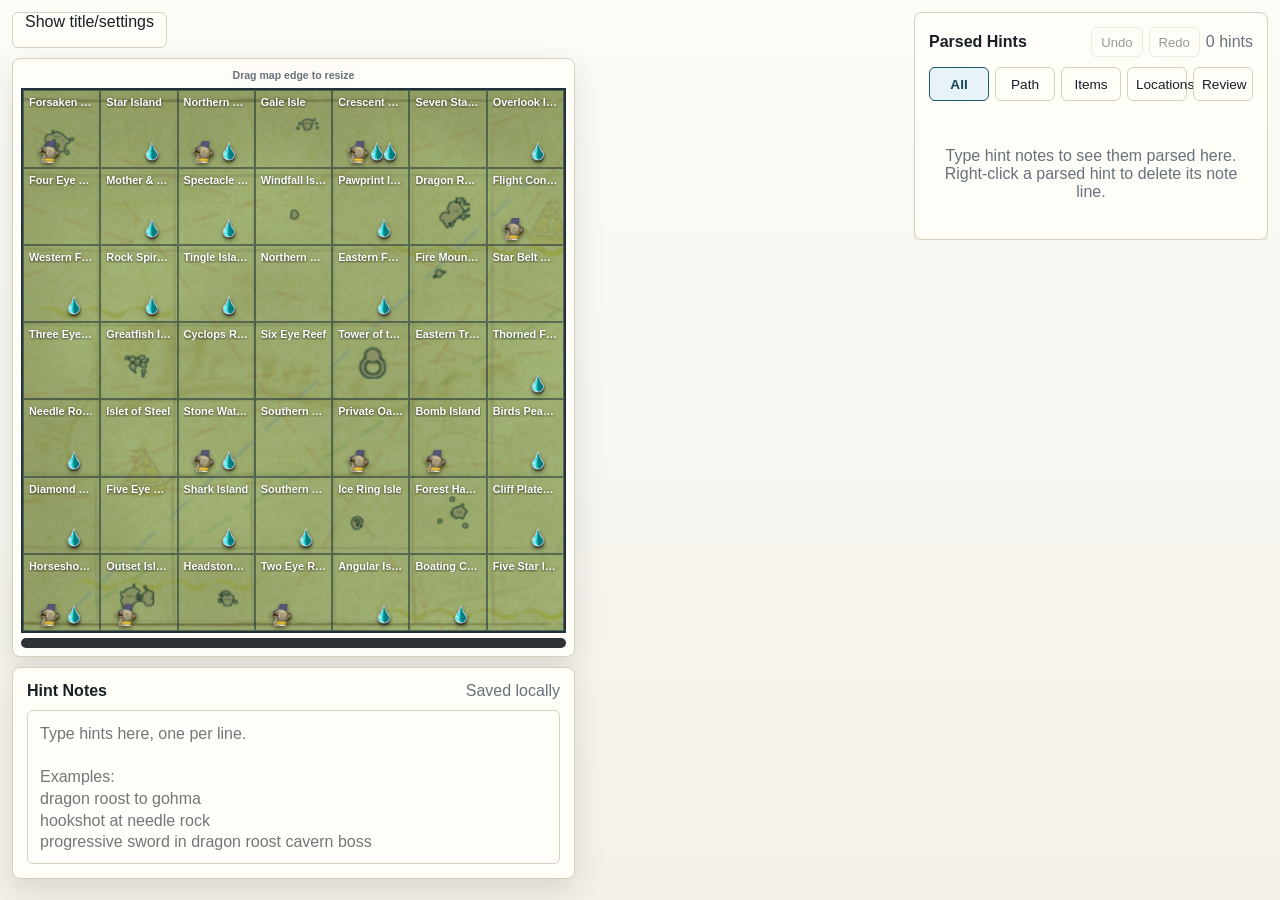
==== index.html @ 753bffce "Rearrange files" ====
<!doctype html>
<html lang="en">
  <head>
    <meta charset="utf-8">
    <meta name="viewport" content="width=device-width, initial-scale=1">
    <title>WWR Hint Tracker</title>
    <link rel="stylesheet" href="styles.css">
  </head>
  <body>
    <main class="app-shell">
      <section class="tracker-panel" aria-label="Map and hint notes">
        <header class="top-bar">
          <div>
            <h1>WWR Hint Tracker</h1>
            <p id="versionLabel">v0.1.0-dev</p>
          </div>
          <div class="top-actions">
            <span id="dataStatus">Loading data...</span>
            <button id="hideChromeButton" class="tool-button" type="button">Hide title/settings</button>
            <button id="resetRunButton" class="danger-button" type="button">Clear Run</button>
          </div>
        </header>

        <section class="settings-section" aria-label="Tracker settings">
          <label class="setting-control page-background-setting">
            <span>Page background</span>
            <input id="pageBackgroundInput" type="color" value="#f4f1e8">
          </label>
          <label class="setting-control stream-key-setting">
            <span>Stream key color</span>
            <input id="streamKeyInput" type="color" value="#00ff00">
          </label>
          <label class="setting-toggle stream-mode-setting">
            <input id="streamModeInput" type="checkbox">
            <span>Stream mode</span>
          </label>
          <label class="setting-toggle compact-mode-setting">
            <input id="compactModeInput" type="checkbox">
            <span>Compact mode</span>
          </label>
          <label class="setting-control map-icon-size-setting">
            <span>Item icon size</span>
            <input id="mapIconSizeInput" type="range" min="70" max="145" value="100">
          </label>
          <label class="setting-control hint-arrow-position-setting">
            <span>Hint arrow position</span>
            <input id="hintArrowPositionInput" type="range" min="28" max="72" value="50">
          </label>
          <label class="setting-toggle">
            <input id="showHoHoInput" type="checkbox" checked>
            <span>Show Old Man Ho Ho</span>
          </label>
          <label class="setting-toggle">
            <input id="showBlueChuInput" type="checkbox" checked>
            <span>Show Blue Chu Jelly</span>
          </label>
        </section>

        <button id="showChromeButton" class="tool-button show-chrome-button" type="button">Show title/settings</button>

        <div class="map-wrap">
          <div class="map-resize-help">Drag map edge to resize</div>
          <div id="mapResizeFrame" class="map-resize-frame">
            <div id="seaGrid" class="sea-grid" aria-label="7 by 7 sea chart"></div>
            <div class="map-resize-handle top" data-resize-edge="top"></div>
            <div class="map-resize-handle right" data-resize-edge="right"></div>
            <div class="map-resize-handle bottom" data-resize-edge="bottom"></div>
            <div class="map-resize-handle left" data-resize-edge="left"></div>
            <div class="map-resize-handle corner top-left" data-resize-edge="top-left"></div>
            <div class="map-resize-handle corner top-right" data-resize-edge="top-right"></div>
            <div class="map-resize-handle corner bottom-right" data-resize-edge="bottom-right"></div>
            <div class="map-resize-handle corner bottom-left" data-resize-edge="bottom-left"></div>
          </div>
          <div id="areaStrip" class="area-strip" aria-label="Off-map and dungeon areas"></div>
        </div>

        <section class="notes-section">
          <div class="section-heading">
            <h2>Hint Notes</h2>
            <span id="saveStatus">Saved locally</span>
          </div>
          <textarea
            id="hintInput"
            spellcheck="false"
            aria-label="Hint notes"
            placeholder="Type hints here, one per line.&#10;&#10;Examples:&#10;dragon roost to gohma&#10;hookshot at needle rock&#10;progressive sword in dragon roost cavern boss"
          ></textarea>
        </section>
      </section>

      <aside class="hint-panel" aria-label="Parsed hint overview">
        <div id="hintPanelResizeHandle" class="hint-panel-resize-handle" aria-hidden="true"></div>
        <section class="parsed-section">
          <div class="section-heading">
            <h2>Parsed Hints</h2>
            <div class="parsed-actions">
              <button id="undoButton" class="tool-button" type="button">Undo</button>
              <button id="redoButton" class="tool-button" type="button">Redo</button>
              <span id="hintCount">0 hints</span>
            </div>
          </div>
          <div class="tabs" role="tablist" aria-label="Hint type filters">
            <button class="tab active" type="button" data-filter="all">All</button>
            <button class="tab" type="button" data-filter="path">Path</button>
            <button class="tab" type="button" data-filter="item">Items</button>
            <button class="tab" type="button" data-filter="location">Locations</button>
            <button class="tab" type="button" data-filter="needs-review">Review</button>
          </div>
          <div id="hintList" class="hint-list" aria-live="polite"></div>
        </section>
      </aside>
    </main>

    <script src="app.js"></script>
  </body>
</html>
---- styles.css ----
:root {
  color-scheme: light;
  --bg: #f4f1e8;
  --panel: #fffdf7;
  --ink: #172027;
  --muted: #66727d;
  --line: #d7d0bd;
  --sea: #08746d;
  --sea-dark: #175a69;
  --accent: #c24632;
  --accent-dark: #8e2f22;
  --gold: #d39c32;
  --ok: #2f7b57;
  --warn: #a86316;
  --path: #7651b7;
  --path-bg: #f0eafb;
  --required-bg: #e7f6ed;
  --required-border: #42a36c;
  --possible-bg: #fff7db;
  --possible-border: #d5a51f;
  --neutral-bg: #f0f1f2;
  --neutral-border: #9ba3aa;
  --stream-key: #00ff00;
  --auto-map-size: clamp(280px, calc(100vh - 500px), 460px);
  --map-size: var(--user-map-size, var(--auto-map-size));
  --map-icon-size: 22px;
  --item-map-icon-size: 30px;
  --hint-panel-width: 360px;
  --hint-arrow-position: 50%;
  --hidden-chrome-map-size: clamp(360px, calc(100vh - 285px), 620px);
  --shadow: 0 12px 30px rgba(27, 35, 40, 0.12);
}

* {
  box-sizing: border-box;
}

body {
  margin: 0;
  min-height: 100vh;
  background:
    linear-gradient(180deg, rgba(255, 255, 255, 0.72), rgba(255, 255, 255, 0)),
    var(--bg);
  color: var(--ink);
  font-family: "Segoe UI", Arial, sans-serif;
}

body.stream-mode {
  background: var(--stream-key);
}

body.chrome-hidden {
  --auto-map-size: var(--hidden-chrome-map-size);
}

button,
textarea {
  font: inherit;
}

.app-shell {
  display: grid;
  grid-template-columns: max-content;
  align-items: start;
  justify-content: start;
  gap: 18px;
  min-height: 100vh;
  padding: 12px calc(var(--hint-panel-width) + 30px) 12px 12px;
  overflow-x: auto;
}

body.compact-mode .app-shell {
  grid-template-columns: minmax(300px, 380px);
  width: min(100%, 420px);
  padding: 12px;
}

.tracker-panel,
.hint-panel {
  min-width: 0;
}

.tracker-panel {
  display: grid;
  gap: 10px;
  justify-self: start;
  width: calc(var(--map-size) + 18px);
  min-width: 298px;
}

body.compact-mode .tracker-panel {
  gap: 10px;
}

body.compact-mode .top-bar p,
body.compact-mode .map-wrap,
body.compact-mode .setting-control,
body.compact-mode .setting-toggle:has(#showHoHoInput),
body.compact-mode .setting-toggle:has(#showBlueChuInput) {
  display: none;
}

body.compact-mode .hint-arrow-position-setting {
  display: inline-flex;
}

body.chrome-hidden .top-bar,
body.chrome-hidden .settings-section {
  display: none;
}

body.compact-mode .hint-panel {
  position: static;
}

.top-bar {
  display: flex;
  align-items: flex-start;
  justify-content: space-between;
  gap: 16px;
  margin-bottom: 0;
  padding: 8px 10px;
  border: 1px solid var(--line);
  border-radius: 8px;
  background: rgba(255, 253, 247, 0.9);
  box-shadow: var(--shadow);
}

.top-actions {
  display: flex;
  align-items: center;
  gap: 10px;
}

h1,
h2,
p {
  margin: 0;
}

h1 {
  font-size: 1.18rem;
  line-height: 1.2;
}

h2 {
  font-size: 1rem;
}

.top-bar p,
.top-actions span,
.section-heading span,
.hint-meta,
.empty-state {
  color: var(--muted);
}

.danger-button,
.tool-button,
.tab,
.map-icon {
  border: 1px solid var(--line);
  background: var(--panel);
  color: var(--ink);
  cursor: pointer;
}

.danger-button,
.tool-button {
  min-height: 36px;
  padding: 0 12px;
  border-radius: 6px;
}

.tool-button:disabled {
  cursor: default;
  opacity: 0.45;
}

.danger-button:hover {
  border-color: var(--accent);
  color: var(--accent-dark);
}

.show-chrome-button {
  display: none;
  justify-self: start;
}

body.chrome-hidden .show-chrome-button {
  display: inline-flex;
}

.settings-section {
  display: grid;
  grid-template-columns: repeat(auto-fit, minmax(128px, max-content));
  align-items: center;
  gap: 8px 12px;
  padding: 8px 10px;
  border: 1px solid var(--line);
  border-radius: 8px;
  background: var(--panel);
  box-shadow: var(--shadow);
}

body.stream-mode .setting-control:has(#pageBackgroundInput) {
  display: none;
}

body:not(.stream-mode) .stream-key-setting {
  display: none;
}

.setting-toggle:has(#showHoHoInput),
.setting-toggle:has(#showBlueChuInput) {
  grid-row: 2;
}

.setting-control,
.setting-toggle {
  display: inline-flex;
  align-items: center;
  gap: 8px;
  min-height: 34px;
  color: var(--muted);
  font-size: 0.86rem;
  font-weight: 700;
}

.setting-control input[type="color"] {
  width: 40px;
  height: 30px;
  padding: 0;
  border: 1px solid var(--line);
  border-radius: 6px;
  background: transparent;
  cursor: pointer;
}

.setting-control input[type="range"] {
  width: 116px;
  accent-color: var(--accent);
}

.map-wrap {
  display: grid;
  place-items: center;
  gap: 5px;
  justify-self: start;
  width: min(100%, calc(var(--map-size) + 18px));
  padding: 8px;
  border: 1px solid var(--line);
  border-radius: 8px;
  background: var(--panel);
  box-shadow: var(--shadow);
}

.map-resize-frame {
  position: relative;
  width: min(100%, var(--map-size));
  max-width: var(--map-size);
}

.map-resize-help {
  z-index: 4;
  padding: 1px 6px;
  border-radius: 999px;
  background: rgba(255, 253, 247, 0.72);
  color: var(--muted);
  font-size: 0.66rem;
  font-weight: 800;
  line-height: 1.35;
  pointer-events: none;
  white-space: nowrap;
}

.map-resize-handle {
  position: absolute;
  z-index: 5;
  user-select: none;
}

.map-resize-handle.top,
.map-resize-handle.bottom {
  left: 9px;
  right: 9px;
  height: 10px;
  cursor: ns-resize;
}

.map-resize-handle.top {
  top: -5px;
}

.map-resize-handle.bottom {
  bottom: -5px;
}

.map-resize-handle.left,
.map-resize-handle.right {
  top: 9px;
  bottom: 9px;
  width: 10px;
  cursor: ew-resize;
}

.map-resize-handle.left {
  left: -5px;
}

.map-resize-handle.right {
  right: -5px;
}

.map-resize-handle.corner {
  width: 16px;
  height: 16px;
}

.map-resize-handle.top-left {
  top: -7px;
  left: -7px;
  cursor: nwse-resize;
}

.map-resize-handle.top-right {
  top: -7px;
  right: -7px;
  cursor: nesw-resize;
}

.map-resize-handle.bottom-right {
  right: -7px;
  bottom: -7px;
  cursor: nwse-resize;
}

.map-resize-handle.bottom-left {
  bottom: -7px;
  left: -7px;
  cursor: nesw-resize;
}

.map-resize-frame.resizing .sea-grid {
  outline: 2px solid rgba(194, 70, 50, 0.55);
  outline-offset: 2px;
}

.sea-grid {
  display: grid;
  grid-template-columns: repeat(7, minmax(0, 1fr));
  grid-template-rows: repeat(7, minmax(0, 1fr));
  width: min(100%, var(--map-size));
  max-width: var(--map-size);
  aspect-ratio: 1;
  border: 2px solid #20333b;
  background:
    linear-gradient(rgba(8, 116, 109, 0.28), rgba(8, 116, 109, 0.28)),
    url("assets/images/Great_Sea_Chart.jpg") center / cover,
    var(--sea);
}

.sector {
  position: relative;
  min-width: 0;
  border: 1px solid rgba(32, 51, 59, 0.55);
  background: rgba(8, 116, 109, 0.05);
}

.sector-label {
  position: absolute;
  top: 5px;
  left: 5px;
  right: 5px;
  overflow: hidden;
  color: #fff;
  text-shadow: 0 1px 3px rgba(0, 0, 0, 0.72);
  font-size: 0.68rem;
  font-weight: 700;
  text-overflow: ellipsis;
  white-space: nowrap;
}

.sector-hint-icons {
  position: absolute;
  top: 26%;
  left: 50%;
  right: auto;
  bottom: 34%;
  display: grid;
  grid-template-columns: repeat(3, var(--item-map-icon-size));
  grid-auto-rows: var(--item-map-icon-size);
  justify-content: center;
  align-content: center;
  justify-items: center;
  align-items: center;
  gap: clamp(1px, 4%, 4px);
  width: 94%;
  transform: translateX(-50%);
}

.sector-marker-icons {
  position: absolute;
  left: 0;
  right: 0;
  bottom: 5%;
  height: 30%;
  pointer-events: none;
}

.sector-marker-icons .map-icon {
  position: absolute;
  bottom: 0;
  width: var(--map-icon-size);
  height: var(--map-icon-size);
  pointer-events: auto;
  transform: translateX(-50%);
}

.sector-marker-icons .map-icon img {
  width: auto;
  height: auto;
  max-width: 100%;
  max-height: 100%;
}

.sector-marker-icons .hoho {
  left: 33%;
}

.sector-marker-icons .blue-chu {
  left: 67%;
}

.map-icon {
  position: relative;
  display: grid;
  place-items: center;
  width: var(--map-icon-size);
  height: var(--map-icon-size);
  padding: 0;
  border: 0;
  border-radius: 0;
  background: transparent;
  font-size: var(--map-icon-size);
  font-weight: 800;
  filter: drop-shadow(0 2px 2px rgba(0, 0, 0, 0.48));
}

.sector-hint-icons .map-icon {
  width: var(--item-map-icon-size);
  height: var(--item-map-icon-size);
  font-size: var(--item-map-icon-size);
}

.sector-hint-icons .map-icon img {
  max-width: 100%;
  max-height: 100%;
}

.map-icon.checked {
  opacity: 0.34;
  filter: grayscale(1);
}

.map-icon img {
  grid-area: 1 / 1;
  display: block;
  width: 100%;
  height: 100%;
  max-width: none;
  max-height: none;
  object-fit: contain;
  pointer-events: none;
}

.map-icon .item-number,
.stream-item-box .item-number {
  grid-area: 1 / 1;
  display: inline-flex;
  align-items: center;
  min-width: 1.25em;
  justify-content: center;
  padding: 0 2px;
  border-radius: 999px;
  background: rgba(255, 255, 255, 0.78);
  height: 1em;
  color: #101418;
  font-weight: 900;
  line-height: 1;
  text-shadow: none;
}

.map-icon .shard-number {
  font-size: 54%;
  justify-self: end;
  transform: translateX(58%);
}

.map-icon .chart-number,
.stream-item-box .chart-number {
  align-self: start;
  justify-self: start;
  margin: -0.16em 0 0 -0.16em;
  font-size: 54%;
}

.area-strip {
  display: grid;
  grid-template-columns: repeat(5, minmax(0, 1fr));
  grid-auto-rows: auto;
  gap: 5px;
  width: min(100%, var(--map-size));
  height: auto;
  padding: 5px;
  border-radius: 7px;
  background: #2f3337;
}

.area-cell {
  display: grid;
  grid-template-rows: auto auto;
  align-content: start;
  align-items: start;
  justify-items: center;
  min-height: 0;
  padding: 4px 4px 0;
  border: 1px solid rgba(255, 255, 255, 0.13);
  border-radius: 6px;
  background: #42474c;
}

.area-image {
  align-self: start;
  width: 67%;
  max-width: 67%;
  aspect-ratio: 16 / 9;
  object-fit: contain;
  filter: drop-shadow(0 1px 2px rgba(0, 0, 0, 0.28));
}

.area-hint-icons {
  display: flex;
  flex-wrap: wrap;
  align-items: flex-start;
  justify-content: center;
  gap: 2px;
  margin-top: 0;
  width: 100%;
  max-width: 100%;
}

.area-hint-icons .map-icon {
  width: var(--item-map-icon-size);
  height: var(--item-map-icon-size);
  font-size: var(--item-map-icon-size);
}

.area-hint-icons .map-icon img {
  max-width: none;
  max-height: none;
}

.map-icon.path {
  border-color: var(--path);
  color: var(--path);
}

.map-icon.item {
  border-color: var(--ok);
  color: var(--ok);
}

.map-icon.location {
  border-color: var(--accent);
  color: var(--accent-dark);
}

.hint-panel {
  position: fixed;
  z-index: 20;
  top: 12px;
  right: 12px;
  width: min(var(--hint-panel-width), calc(100vw - 24px));
  max-height: calc(100vh - 24px);
  overflow-x: hidden;
  overflow-y: auto;
}

.hint-panel-resize-handle {
  position: absolute;
  z-index: 25;
  top: 8px;
  bottom: 8px;
  left: 0;
  width: 10px;
  cursor: ew-resize;
}

.hint-panel.resizing {
  outline: 2px solid rgba(194, 70, 50, 0.55);
  outline-offset: 2px;
}

.notes-section,
.parsed-section {
  display: grid;
  padding: 14px;
  border: 1px solid var(--line);
  border-radius: 8px;
  background: var(--panel);
  box-shadow: var(--shadow);
}

.notes-section {
  grid-template-rows: auto auto;
}

.parsed-section {
  grid-template-rows: auto auto auto;
}

.parsed-section .hint-list {
  margin: 0 -14px -14px;
  padding: 12px 14px 14px;
  border-radius: 0 0 8px 8px;
}

body.stream-mode .parsed-section {
  background: transparent;
  border-color: transparent;
  box-shadow: none;
}

body.stream-mode .parsed-section .section-heading,
body.stream-mode .parsed-section .tabs {
  padding: 8px;
  border-radius: 8px;
  background: rgba(255, 253, 247, 0.86);
}

body.stream-mode .parsed-section .hint-list {
  background: transparent;
}

.section-heading {
  display: flex;
  align-items: center;
  justify-content: space-between;
  gap: 10px;
  margin-bottom: 10px;
}

.parsed-actions {
  display: flex;
  align-items: center;
  justify-content: flex-end;
  flex-wrap: wrap;
  gap: 6px;
}

.parsed-actions .tool-button {
  min-height: 30px;
  padding: 0 9px;
  font-size: 0.82rem;
}

textarea {
  width: 100%;
  min-height: 135px;
  resize: none;
  overflow: hidden;
  padding: 12px;
  border: 1px solid var(--line);
  border-radius: 6px;
  outline: none;
  background: #fffefa;
  color: var(--ink);
  line-height: 1.35;
}

textarea:focus {
  border-color: var(--sea-dark);
  box-shadow: 0 0 0 3px rgba(54, 123, 148, 0.16);
}

.tabs {
  display: grid;
  grid-template-columns: repeat(5, minmax(0, 1fr));
  gap: 6px;
  margin-bottom: 10px;
}

.tab {
  min-height: 34px;
  padding: 0 8px;
  border-radius: 6px;
  font-size: 0.85rem;
}

.tab.active {
  border-color: var(--sea-dark);
  background: #e7f3f6;
  color: #164252;
  font-weight: 700;
}

.hint-list {
  display: grid;
  align-content: start;
  gap: 8px;
}

.hint-card {
  position: relative;
  padding: 10px;
  border: 1px solid var(--line);
  border-left-width: 4px;
  border-radius: 6px;
  background: #fffefa;
  box-shadow: 0 2px 8px rgba(20, 30, 36, 0.12);
}

body.stream-mode .hint-card {
  padding: 0;
  border: 0;
  background: transparent;
  box-shadow: none;
  backdrop-filter: none;
}

.hint-flow {
  display: grid;
  grid-template-columns:
    minmax(0, max(48px, calc(var(--hint-arrow-position) - 17px)))
    34px
    minmax(0, max(48px, calc(100% - var(--hint-arrow-position) - 17px)));
  align-items: center;
  gap: 6px;
}

body.stream-mode .hint-flow {
  grid-template-columns:
    minmax(0, max(78px, calc(var(--hint-arrow-position) - 17px)))
    34px
    minmax(0, max(90px, calc(100% - var(--hint-arrow-position) - 17px)));
  gap: 7px;
}

body.stream-mode .hint-card.path .hint-flow {
  grid-template-columns:
    minmax(0, max(150px, calc(var(--hint-arrow-position) - 17px)))
    34px
    minmax(70px, calc(100% - var(--hint-arrow-position) - 17px));
}

.hint-side {
  display: flex;
  position: relative;
  align-items: center;
  min-width: 0;
  gap: 8px;
}

.hint-side.right {
  justify-content: flex-end;
  text-align: right;
}

body.stream-mode .hint-side.left {
  justify-content: flex-end;
}

body.stream-mode .hint-side.right {
  justify-content: flex-start;
  text-align: left;
}

.hint-image {
  flex: 0 0 auto;
  width: 42px;
  height: 42px;
  object-fit: contain;
  filter: drop-shadow(0 2px 2px rgba(0, 0, 0, 0.48));
}

.boss-image {
  width: 58px;
  height: 58px;
}

body.stream-mode .hint-image {
  width: 48px;
  height: 48px;
}

body.stream-mode .boss-image {
  width: 62px;
  height: 62px;
}

.hint-name {
  min-width: 0;
  overflow-wrap: anywhere;
  font-size: 0.92rem;
  font-weight: 800;
}

.hint-side.item .hint-name {
  display: none;
}

body.stream-mode .hint-name {
  font-size: 0.82rem;
  text-shadow: 0 1px 1px rgba(255, 255, 255, 0.7);
}

body.stream-mode .hint-side.text .hint-name,
body.stream-mode .hint-side.right.text .hint-name {
  display: inline-block;
  width: fit-content;
  max-width: 100%;
  padding: 5px 7px;
  border-radius: 5px;
  background: #fff;
}

body.stream-mode .hint-card.path .hint-side.text .hint-name {
  max-width: none;
}

.stream-item-box {
  position: relative;
  display: inline-grid;
  place-items: center;
  font-size: 22px;
}

.stream-item-box > img,
.stream-item-box > .item-number {
  grid-area: 1 / 1;
}

.stream-item-box .shard-number {
  font-size: 54%;
  justify-self: end;
  transform: translateX(58%);
}

.stream-item-box .chart-number {
  font-size: 54%;
}

body.stream-mode .stream-item-box {
  display: grid;
  position: relative;
  grid-template-columns: max-content max-content;
  justify-items: center;
  align-items: center;
  gap: 3px;
  min-width: 72px;
  padding: 4px 6px;
  border-radius: 5px;
  background: #fff;
  font-size: 26px;
}

body.stream-mode .requirement-required .stream-item-box {
  background: #bde7ce;
}

body.stream-mode .requirement-possibly-required .stream-item-box {
  background: #ffe28a;
}

body.stream-mode .requirement-not-required .stream-item-box {
  background: #d4d8db;
}

body.stream-mode .needs-review .stream-item-box {
  background: #f4c88f;
}

.hint-arrow {
  display: block;
  width: 34px;
  height: 34px;
  object-fit: contain;
  filter: drop-shadow(0 2px 2px rgba(0, 0, 0, 0.35));
}

.hint-card.path {
  border-left-color: var(--path);
  background: var(--path-bg);
}

.hint-card.item {
  border-left-color: var(--ok);
}

.hint-card.location {
  border-left-color: var(--accent);
}

.hint-card.requirement-required {
  border-left-color: var(--required-border);
  background: var(--required-bg);
}

.hint-card.requirement-possibly-required {
  border-left-color: var(--possible-border);
  background: var(--possible-bg);
}

.hint-card.requirement-not-required {
  border-left-color: var(--neutral-border);
  background: var(--neutral-bg);
}

.hint-card.needs-review {
  background: #fff6e7;
  border-left-color: var(--warn);
}

body.stream-mode .hint-card.path,
body.stream-mode .hint-card.requirement-required,
body.stream-mode .hint-card.requirement-possibly-required,
body.stream-mode .hint-card.requirement-not-required,
body.stream-mode .hint-card.needs-review {
  background: transparent;
}

.hint-title {
  display: flex;
  align-items: center;
  justify-content: space-between;
  gap: 10px;
  margin-bottom: 4px;
  font-weight: 800;
}

.hint-pill {
  flex: 0 0 auto;
  padding: 2px 6px;
  border-radius: 999px;
  background: #eef1f1;
  color: var(--muted);
  font-size: 0.72rem;
  font-weight: 700;
}

.hint-card.needs-review .hint-pill {
  background: #f9dfb9;
  color: var(--warn);
}

.hint-meta {
  display: flex;
  align-items: center;
  flex-wrap: wrap;
  gap: 6px;
  margin-top: 6px;
  font-size: 0.78rem;
}

body.stream-mode .hint-meta {
  display: none;
}

body.stream-mode .hint-line-text {
  display: none;
}

.hint-status {
  display: inline-flex;
  align-items: center;
  min-height: 22px;
  padding: 2px 8px;
  border: 1px solid transparent;
  border-radius: 999px;
  font-size: 0.74rem;
  font-weight: 800;
}

.stream-item-box .hint-status {
  display: none;
}

body.stream-mode .hint-meta > .hint-status {
  display: none;
}

body.stream-mode .stream-item-box .hint-status {
  grid-column: 1 / -1;
  display: inline-flex;
  min-height: 18px;
  padding: 1px 5px;
  font-size: 0.62rem;
}

body.stream-mode .stream-item-box .shard-number {
  font-size: 54%;
}

body.stream-mode .stream-item-box .chart-number {
  font-size: 54%;
}

.hint-status.path {
  border-color: var(--path);
  background: #e7dcfb;
  color: #56358c;
}

.hint-status.required {
  border-color: var(--required-border);
  background: #d9f0e2;
  color: #216841;
}

.hint-status.possibly-required {
  border-color: var(--possible-border);
  background: #ffedb0;
  color: #72500a;
}

.hint-status.not-required,
.hint-status.neutral {
  border-color: var(--neutral-border);
  background: #e3e5e7;
  color: #4e5962;
}

.hint-status.review {
  border-color: var(--warn);
  background: #f9dfb9;
  color: var(--warn);
}

.empty-state {
  padding: 24px 12px;
  text-align: center;
}

@media (max-width: 560px) {
  .app-shell {
    padding: 10px calc(var(--hint-panel-width) + 28px) 10px 10px;
  }

  body.compact-mode .app-shell {
    padding: 10px;
  }

  .top-bar {
    align-items: stretch;
    flex-direction: column;
  }

  .sector-label {
    font-size: 0;
  }

  .tabs {
    grid-template-columns: repeat(2, minmax(0, 1fr));
  }
}
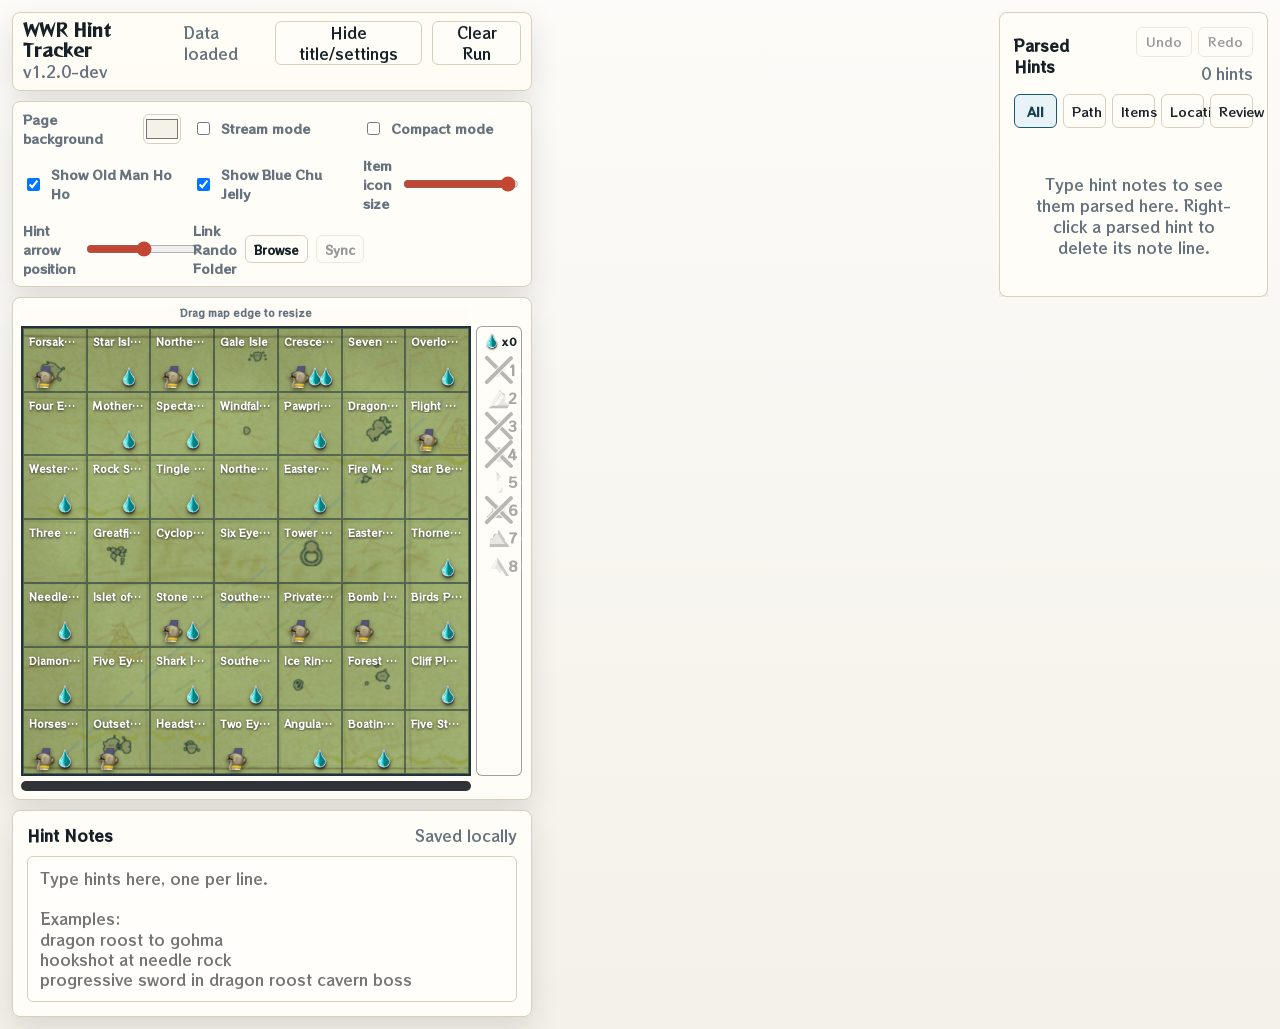
==== commit f9c7e3da: "1.2.0 features - Added option to link the randomizer app folder to read settings from the config fil" ====
--- a/index.html
+++ b/index.html
@@ -46,6 +46,13 @@
             <span>Hint arrow position</span>
             <input id="hintArrowPositionInput" type="range" min="28" max="72" value="50">
           </label>
+          <div class="setting-control rando-folder-setting">
+            <span>Link Rando Folder</span>
+            <button id="browseRandoFolderButton" class="tool-button mini-button" type="button">Browse</button>
+            <button id="syncRandoConfigButton" class="tool-button mini-button" type="button" disabled>Sync</button>
+            <input id="randoFolderInput" type="file" webkitdirectory multiple hidden>
+            <span id="randoFolderStatus" class="setting-status">Choose folder with randomizer .exe</span>
+          </div>
           <label class="setting-toggle">
             <input id="showHoHoInput" type="checkbox" checked>
             <span>Show Old Man Ho Ho</span>
@@ -60,16 +67,26 @@
 
         <div class="map-wrap">
           <div class="map-resize-help">Drag map edge to resize</div>
-          <div id="mapResizeFrame" class="map-resize-frame">
-            <div id="seaGrid" class="sea-grid" aria-label="7 by 7 sea chart"></div>
-            <div class="map-resize-handle top" data-resize-edge="top"></div>
-            <div class="map-resize-handle right" data-resize-edge="right"></div>
-            <div class="map-resize-handle bottom" data-resize-edge="bottom"></div>
-            <div class="map-resize-handle left" data-resize-edge="left"></div>
-            <div class="map-resize-handle corner top-left" data-resize-edge="top-left"></div>
-            <div class="map-resize-handle corner top-right" data-resize-edge="top-right"></div>
-            <div class="map-resize-handle corner bottom-right" data-resize-edge="bottom-right"></div>
-            <div class="map-resize-handle corner bottom-left" data-resize-edge="bottom-left"></div>
+          <div class="map-main-row">
+            <div id="mapResizeFrame" class="map-resize-frame">
+              <div id="seaGrid" class="sea-grid" aria-label="7 by 7 sea chart"></div>
+              <div class="map-resize-handle top" data-resize-edge="top"></div>
+              <div class="map-resize-handle right" data-resize-edge="right"></div>
+              <div class="map-resize-handle bottom" data-resize-edge="bottom"></div>
+              <div class="map-resize-handle left" data-resize-edge="left"></div>
+              <div class="map-resize-handle corner top-left" data-resize-edge="top-left"></div>
+              <div class="map-resize-handle corner top-right" data-resize-edge="top-right"></div>
+              <div class="map-resize-handle corner bottom-right" data-resize-edge="bottom-right"></div>
+              <div class="map-resize-handle corner bottom-left" data-resize-edge="bottom-left"></div>
+            </div>
+            <aside id="mapSideTab" class="map-side-tab" aria-label="Jelly and Triforce shard tracker">
+              <div class="jelly-counter">
+                <img src="assets/images/items/Blue%20Chu%20Jelly.png" alt="">
+                <span>x</span>
+                <strong id="blueChuCount">0</strong>
+              </div>
+              <div id="shardStatusList" class="shard-status-list"></div>
+            </aside>
           </div>
           <div id="areaStrip" class="area-strip" aria-label="Off-map and dungeon areas"></div>
         </div>
--- a/styles.css
+++ b/styles.css
@@ -1,3 +1,15 @@
+@font-face {
+  font-family: "Reggae One";
+  src: url("assets/fonts/ReggaeOne-Regular.ttf") format("truetype");
+  font-display: swap;
+}
+
+@font-face {
+  font-family: "RocknRoll One";
+  src: url("assets/fonts/RocknRollOne-Regular.ttf") format("truetype");
+  font-display: swap;
+}
+
 :root {
   color-scheme: light;
   --bg: #f4f1e8;
@@ -25,6 +37,7 @@
   --map-size: var(--user-map-size, var(--auto-map-size));
   --map-icon-size: 22px;
   --item-map-icon-size: 30px;
+  --map-side-tab-width: 46px;
   --hint-panel-width: 360px;
   --hint-arrow-position: 50%;
   --hidden-chrome-map-size: clamp(360px, calc(100vh - 285px), 620px);
@@ -33,6 +46,10 @@
 
 * {
   box-sizing: border-box;
+}
+
+html {
+  font-size: 15px;
 }
 
 body {
@@ -42,7 +59,7 @@
     linear-gradient(180deg, rgba(255, 255, 255, 0.72), rgba(255, 255, 255, 0)),
     var(--bg);
   color: var(--ink);
-  font-family: "Segoe UI", Arial, sans-serif;
+  font-family: "RocknRoll One", "Segoe UI", Arial, sans-serif;
 }
 
 body.stream-mode {
@@ -84,8 +101,8 @@
   display: grid;
   gap: 10px;
   justify-self: start;
-  width: calc(var(--map-size) + 18px);
-  min-width: 298px;
+  width: calc(var(--map-size) + var(--map-side-tab-width) + 24px);
+  min-width: 350px;
 }
 
 body.compact-mode .tracker-panel {
@@ -102,6 +119,10 @@
 
 body.compact-mode .hint-arrow-position-setting {
   display: inline-flex;
+}
+
+body.compact-mode .rando-folder-setting {
+  display: none;
 }
 
 body.chrome-hidden .top-bar,
@@ -139,7 +160,8 @@
 }
 
 h1 {
-  font-size: 1.18rem;
+  font-family: "Reggae One", "RocknRoll One", "Segoe UI", Arial, sans-serif;
+  font-size: 1.1rem;
   line-height: 1.2;
 }
 
@@ -242,12 +264,28 @@
   accent-color: var(--accent);
 }
 
+.mini-button {
+  min-height: 28px;
+  padding: 0 8px;
+  font-size: 0.78rem;
+}
+
+.setting-status {
+  max-width: 130px;
+  overflow: hidden;
+  color: var(--muted);
+  font-size: 0.74rem;
+  text-overflow: ellipsis;
+  white-space: nowrap;
+}
+
 .map-wrap {
   display: grid;
-  place-items: center;
+  align-items: center;
+  justify-items: start;
   gap: 5px;
   justify-self: start;
-  width: min(100%, calc(var(--map-size) + 18px));
+  width: min(100%, calc(var(--map-size) + var(--map-side-tab-width) + 24px));
   padding: 8px;
   border: 1px solid var(--line);
   border-radius: 8px;
@@ -255,14 +293,158 @@
   box-shadow: var(--shadow);
 }
 
+.map-main-row {
+  display: flex;
+  align-items: stretch;
+  gap: 5px;
+  width: min(100%, calc(var(--map-size) + var(--map-side-tab-width) + 5px));
+}
+
 .map-resize-frame {
   position: relative;
   width: min(100%, var(--map-size));
   max-width: var(--map-size);
 }
 
+.map-side-tab {
+  display: grid;
+  grid-template-rows: auto 1fr;
+  align-items: start;
+  justify-items: center;
+  gap: 8px;
+  width: var(--map-side-tab-width);
+  min-width: var(--map-side-tab-width);
+  padding: 5px 4px;
+  border: 1px solid rgba(32, 51, 59, 0.45);
+  border-radius: 6px;
+  background: rgba(255, 253, 247, 0.86);
+}
+
+.jelly-counter {
+  display: grid;
+  grid-template-columns: 18px auto auto;
+  align-items: center;
+  justify-content: center;
+  gap: 1px;
+  color: var(--ink);
+  font-size: 0.72rem;
+  font-weight: 900;
+}
+
+.jelly-counter img {
+  width: 18px;
+  height: 18px;
+  object-fit: contain;
+  filter: drop-shadow(0 1px 1px rgba(0, 0, 0, 0.35));
+}
+
+.shard-status-list {
+  display: grid;
+  justify-items: center;
+  align-content: start;
+  gap: 3px;
+}
+
+.shard-status {
+  position: relative;
+  display: grid;
+  place-items: center;
+  width: 25px;
+  height: 25px;
+  padding: 0;
+  border: 0;
+  background: transparent;
+  cursor: pointer;
+  font-size: 25px;
+  filter: grayscale(1);
+  opacity: 0.36;
+}
+
+.shard-status.hinted {
+  filter: drop-shadow(0 1px 1px rgba(0, 0, 0, 0.35));
+  opacity: 1;
+}
+
+.shard-status.checked {
+  filter: drop-shadow(0 1px 1px rgba(0, 0, 0, 0.35));
+  opacity: 1;
+}
+
+.shard-status.checked::after {
+  content: "";
+  grid-area: 1 / 1;
+  z-index: 2;
+  width: 100%;
+  height: 100%;
+  border-radius: 50%;
+  background: rgba(55, 190, 95, 0.55);
+  mix-blend-mode: color;
+  pointer-events: none;
+}
+
+.shard-status .item-number {
+  grid-area: 1 / 1;
+  display: inline-flex;
+  align-items: center;
+  justify-content: center;
+  min-width: 1.25em;
+  height: 1em;
+  padding: 0 2px;
+  border-radius: 999px;
+  background: rgba(255, 255, 255, 0.78);
+  color: #101418;
+  font-size: 54%;
+  font-weight: 900;
+  line-height: 1;
+  justify-self: end;
+  text-shadow: none;
+  transform: translateX(58%);
+}
+
+.shard-status .starting-cross {
+  grid-area: 1 / 1;
+  position: relative;
+  z-index: 3;
+  width: 130%;
+  height: 130%;
+  pointer-events: none;
+}
+
+.shard-status .starting-cross::before,
+.shard-status .starting-cross::after {
+  content: "";
+  position: absolute;
+  top: 50%;
+  left: 50%;
+  width: 118%;
+  height: 4px;
+  border-radius: 999px;
+  background: #d01818;
+  box-shadow: 0 0 0 1px rgba(255, 255, 255, 0.85);
+  transform-origin: center;
+}
+
+.shard-status .starting-cross::before {
+  transform: translate(-50%, -50%) rotate(45deg);
+}
+
+.shard-status .starting-cross::after {
+  transform: translate(-50%, -50%) rotate(-45deg);
+}
+
+.shard-status img {
+  grid-area: 1 / 1;
+  width: 100%;
+  height: 100%;
+  object-fit: contain;
+  pointer-events: none;
+}
+
 .map-resize-help {
   z-index: 4;
+  justify-self: start;
+  width: min(100%, var(--map-size));
+  text-align: center;
   padding: 1px 6px;
   border-radius: 999px;
   background: rgba(255, 253, 247, 0.72);
@@ -365,6 +547,12 @@
   min-width: 0;
   border: 1px solid rgba(32, 51, 59, 0.55);
   background: rgba(8, 116, 109, 0.05);
+}
+
+.sector.drag-target {
+  outline: 2px solid rgba(47, 123, 87, 0.9);
+  outline-offset: -3px;
+  background: rgba(47, 123, 87, 0.18);
 }
 
 .sector-label {
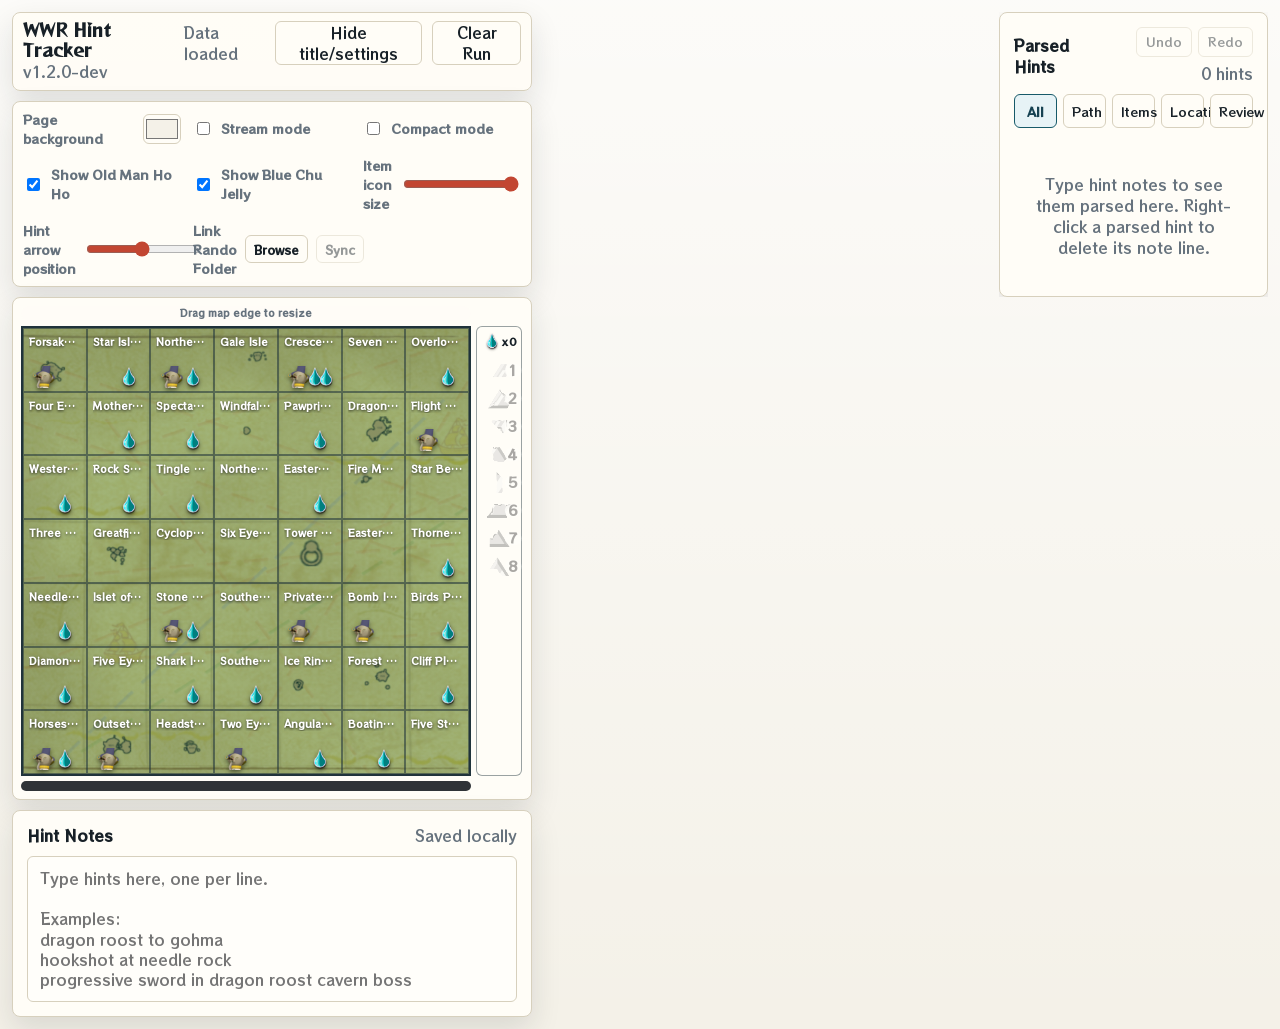
==== commit a4133dec: "1.2.0 Shard preview - Hover the cursor on a shard to preview its shape" ====
--- a/index.html
+++ b/index.html
@@ -68,6 +68,9 @@
         <div class="map-wrap">
           <div class="map-resize-help">Drag map edge to resize</div>
           <div class="map-main-row">
+            <div id="shardPreview" class="shard-preview" hidden>
+              <img id="shardPreviewImage" alt="">
+            </div>
             <div id="mapResizeFrame" class="map-resize-frame">
               <div id="seaGrid" class="sea-grid" aria-label="7 by 7 sea chart"></div>
               <div class="map-resize-handle top" data-resize-edge="top"></div>
--- a/styles.css
+++ b/styles.css
@@ -294,10 +294,36 @@
 }
 
 .map-main-row {
+  position: relative;
   display: flex;
   align-items: stretch;
   gap: 5px;
   width: min(100%, calc(var(--map-size) + var(--map-side-tab-width) + 5px));
+}
+
+.shard-preview {
+  position: absolute;
+  z-index: 12;
+  top: 31%;
+  right: calc(var(--map-side-tab-width) + 13px);
+  display: grid;
+  place-items: center;
+  width: 129px;
+  height: 129px;
+  border: 3px solid #df1f1f;
+  background: #000;
+  pointer-events: none;
+}
+
+.shard-preview[hidden] {
+  display: none;
+}
+
+.shard-preview img {
+  width: 84%;
+  height: 84%;
+  object-fit: contain;
+  filter: none;
 }
 
 .map-resize-frame {
@@ -329,6 +355,10 @@
   color: var(--ink);
   font-size: 0.72rem;
   font-weight: 900;
+}
+
+.jelly-counter[hidden] {
+  display: none;
 }
 
 .jelly-counter img {
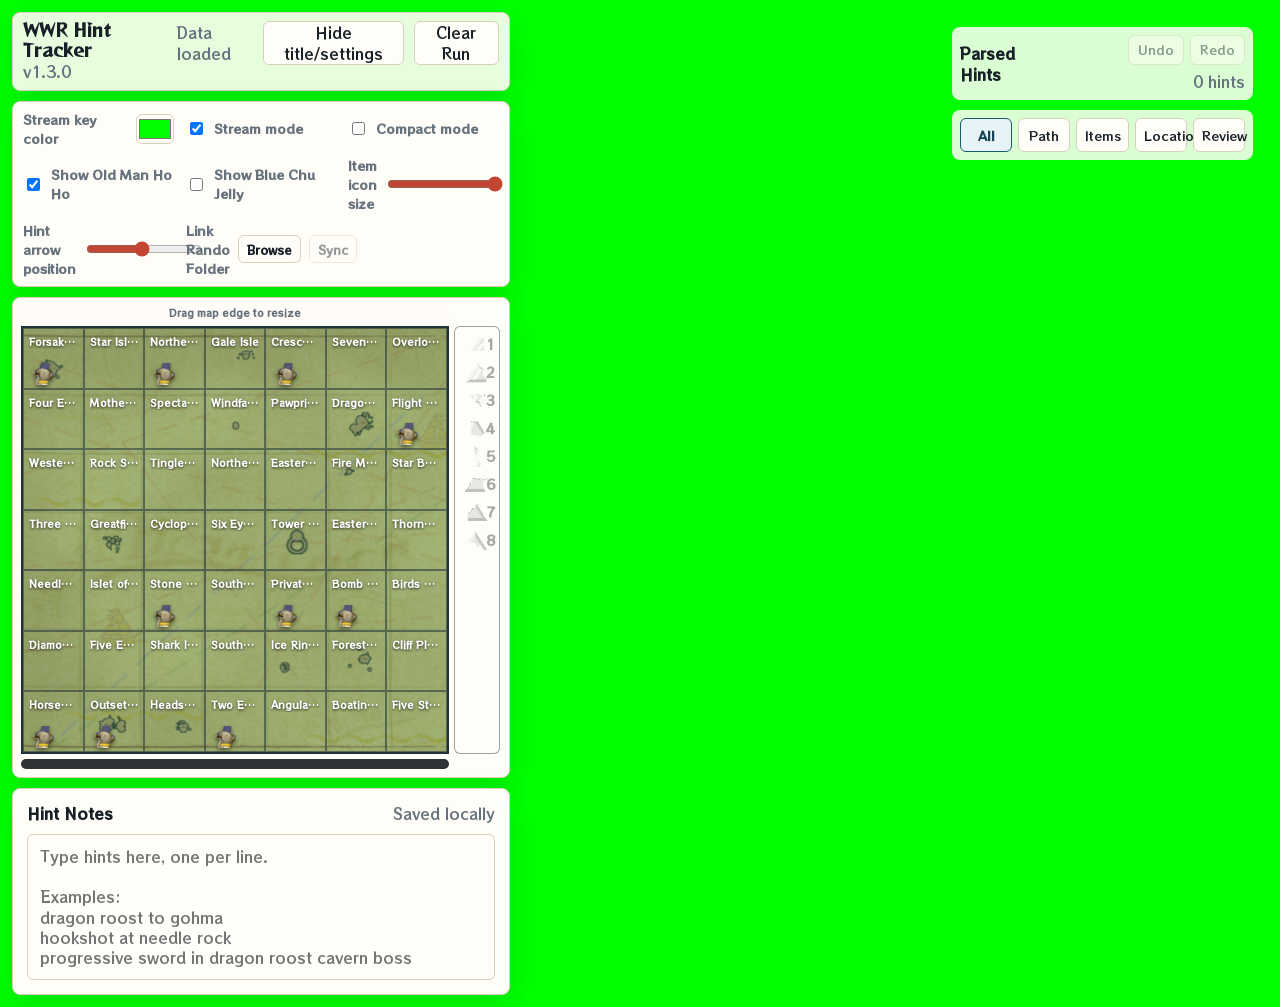
==== commit adb5eea8: "1.3.0 - Added pop up menu for dragging items and bosses onto sectors as a one handed way of tracking" ====
--- a/index.html
+++ b/index.html
@@ -71,6 +71,7 @@
             <div id="shardPreview" class="shard-preview" hidden>
               <img id="shardPreviewImage" alt="">
             </div>
+            <div id="itemPalette" class="item-palette" aria-label="Item hint palette" hidden></div>
             <div id="mapResizeFrame" class="map-resize-frame">
               <div id="seaGrid" class="sea-grid" aria-label="7 by 7 sea chart"></div>
               <div class="map-resize-handle top" data-resize-edge="top"></div>
--- a/styles.css
+++ b/styles.css
@@ -87,9 +87,10 @@
 }
 
 body.compact-mode .app-shell {
-  grid-template-columns: minmax(300px, 380px);
-  width: min(100%, 420px);
+  grid-template-columns: minmax(0, 1fr);
+  width: min(100%, var(--hint-panel-width));
   padding: 12px;
+  overflow-x: hidden;
 }
 
 .tracker-panel,
@@ -107,6 +108,8 @@
 
 body.compact-mode .tracker-panel {
   gap: 10px;
+  width: 100%;
+  min-width: 0;
 }
 
 body.compact-mode .top-bar p,
@@ -131,7 +134,19 @@
 }
 
 body.compact-mode .hint-panel {
-  position: static;
+  position: relative;
+  z-index: auto;
+  top: auto;
+  right: auto;
+  width: 100%;
+  max-height: none;
+  overflow: visible;
+}
+
+body.compact-mode .hint-panel-resize-handle {
+  display: block;
+  left: auto;
+  right: 0;
 }
 
 .top-bar {
@@ -326,6 +341,110 @@
   filter: none;
 }
 
+.item-palette {
+  position: fixed;
+  z-index: 40;
+  display: grid;
+  grid-template-columns: repeat(8, 44px);
+  grid-template-rows: repeat(8, 44px);
+  gap: 0;
+  padding: 8px;
+  border: 1px solid rgba(255, 255, 255, 0.22);
+  border-radius: 4px;
+  background: rgba(16, 24, 30, 0.82);
+  box-shadow: 0 12px 28px rgba(0, 0, 0, 0.35);
+  user-select: none;
+}
+
+.item-palette[hidden] {
+  display: none;
+}
+
+.item-palette-slot {
+  display: grid;
+  place-items: center;
+  width: 100%;
+  height: 100%;
+  padding: 0;
+  border: 0;
+  background: transparent;
+  cursor: grab;
+  filter: drop-shadow(0 2px 2px rgba(0, 0, 0, 0.52));
+}
+
+.item-palette-slot:active {
+  cursor: grabbing;
+}
+
+.item-palette-slot.blank,
+.item-palette-slot.missing {
+  cursor: default;
+  filter: none;
+}
+
+.item-palette-slot.blank img,
+.item-palette-slot.missing img {
+  display: none;
+}
+
+.item-palette-slot img {
+  max-width: 40px;
+  max-height: 40px;
+  object-fit: contain;
+  pointer-events: none;
+}
+
+.item-palette-slot.large img {
+  max-width: 82px;
+  max-height: 82px;
+}
+
+.item-palette-cluster {
+  position: relative;
+  width: 100%;
+  height: 100%;
+}
+
+.item-palette-cluster .item-palette-slot {
+  position: absolute;
+  width: 44px;
+  height: 44px;
+}
+
+.pearl-cluster .pearl-top {
+  top: 0;
+  left: 50%;
+  transform: translateX(-50%);
+}
+
+.pearl-cluster .pearl-left {
+  bottom: 0;
+  left: 0;
+}
+
+.pearl-cluster .pearl-right {
+  right: 0;
+  bottom: 0;
+}
+
+
+.manual-drag-ghost {
+  position: fixed;
+  z-index: 60;
+  display: grid;
+  place-items: center;
+  width: 42px;
+  height: 42px;
+  pointer-events: none;
+  transform: translate(-50%, -50%);
+  filter: drop-shadow(0 3px 3px rgba(0, 0, 0, 0.55));
+}
+
+.manual-drag-ghost img {
+  max-width: 100%;
+  max-height: 100%;
+  object-fit: contain;
+}
 .map-resize-frame {
   position: relative;
   width: min(100%, var(--map-size));
@@ -579,7 +698,8 @@
   background: rgba(8, 116, 109, 0.05);
 }
 
-.sector.drag-target {
+.sector.drag-target,
+.area-cell.drag-target {
   outline: 2px solid rgba(47, 123, 87, 0.9);
   outline-offset: -3px;
   background: rgba(47, 123, 87, 0.18);
@@ -1069,6 +1189,15 @@
   font-size: 54%;
 }
 
+.requirement-cycle-target {
+  cursor: pointer;
+}
+
+.requirement-cycle-target:focus-visible {
+  outline: 2px solid rgba(28, 118, 152, 0.8);
+  outline-offset: 2px;
+}
+
 body.stream-mode .stream-item-box {
   display: grid;
   position: relative;
@@ -1255,6 +1384,10 @@
   color: var(--warn);
 }
 
+body.stream-mode .empty-state {
+  display: none;
+}
+
 .empty-state {
   padding: 24px 12px;
   text-align: center;
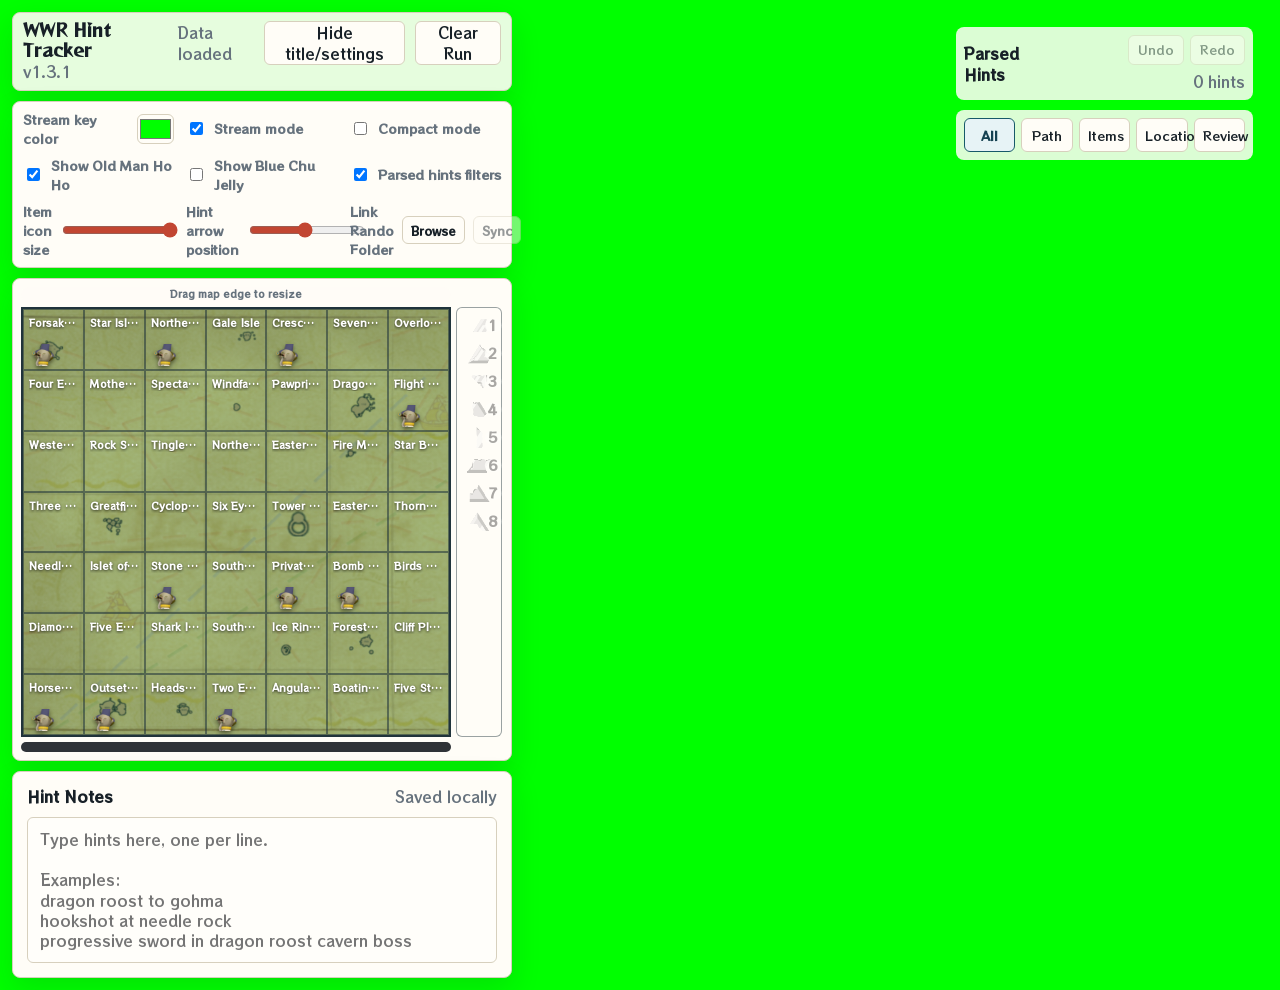
==== commit 441c6010: "1.3.1 - Added a settings toggle for hiding the filter tab above the parsed hints - Reworked and fixe" ====
--- a/index.html
+++ b/index.html
@@ -37,6 +37,10 @@
           <label class="setting-toggle compact-mode-setting">
             <input id="compactModeInput" type="checkbox">
             <span>Compact mode</span>
+          </label>
+          <label class="setting-toggle parsed-filters-setting">
+            <input id="parsedHintsFiltersInput" type="checkbox" checked>
+            <span>Parsed hints filters</span>
           </label>
           <label class="setting-control map-icon-size-setting">
             <span>Item icon size</span>
--- a/styles.css
+++ b/styles.css
@@ -79,6 +79,7 @@
   display: grid;
   grid-template-columns: max-content;
   align-items: start;
+  align-content: start;
   justify-content: start;
   gap: 18px;
   min-height: 100vh;
@@ -89,6 +90,7 @@
 body.compact-mode .app-shell {
   grid-template-columns: minmax(0, 1fr);
   width: min(100%, var(--hint-panel-width));
+  gap: 10px;
   padding: 12px;
   overflow-x: hidden;
 }
@@ -107,9 +109,34 @@
 }
 
 body.compact-mode .tracker-panel {
-  gap: 10px;
+  display: contents;
+}
+body.compact-mode .top-bar,
+body.compact-mode .settings-section,
+body.compact-mode .show-chrome-button,
+body.compact-mode .hint-panel,
+body.compact-mode .notes-section {
   width: 100%;
-  min-width: 0;
+}
+
+body.compact-mode .top-bar {
+  order: 1;
+}
+
+body.compact-mode .settings-section {
+  order: 2;
+}
+
+body.compact-mode .show-chrome-button {
+  order: 3;
+}
+
+body.compact-mode .hint-panel {
+  order: 4;
+}
+
+body.compact-mode .notes-section {
+  order: 5;
 }
 
 body.compact-mode .top-bar p,
@@ -958,6 +985,16 @@
   grid-template-rows: auto auto auto;
 }
 
+body.hide-parsed-filters .parsed-section > .section-heading,
+body.hide-parsed-filters .parsed-section > .tabs {
+  display: none;
+}
+
+body.hide-parsed-filters .parsed-section .hint-list {
+  margin-top: -2px;
+  padding-top: 0;
+}
+
 .parsed-section .hint-list {
   margin: 0 -14px -14px;
   padding: 12px 14px 14px;
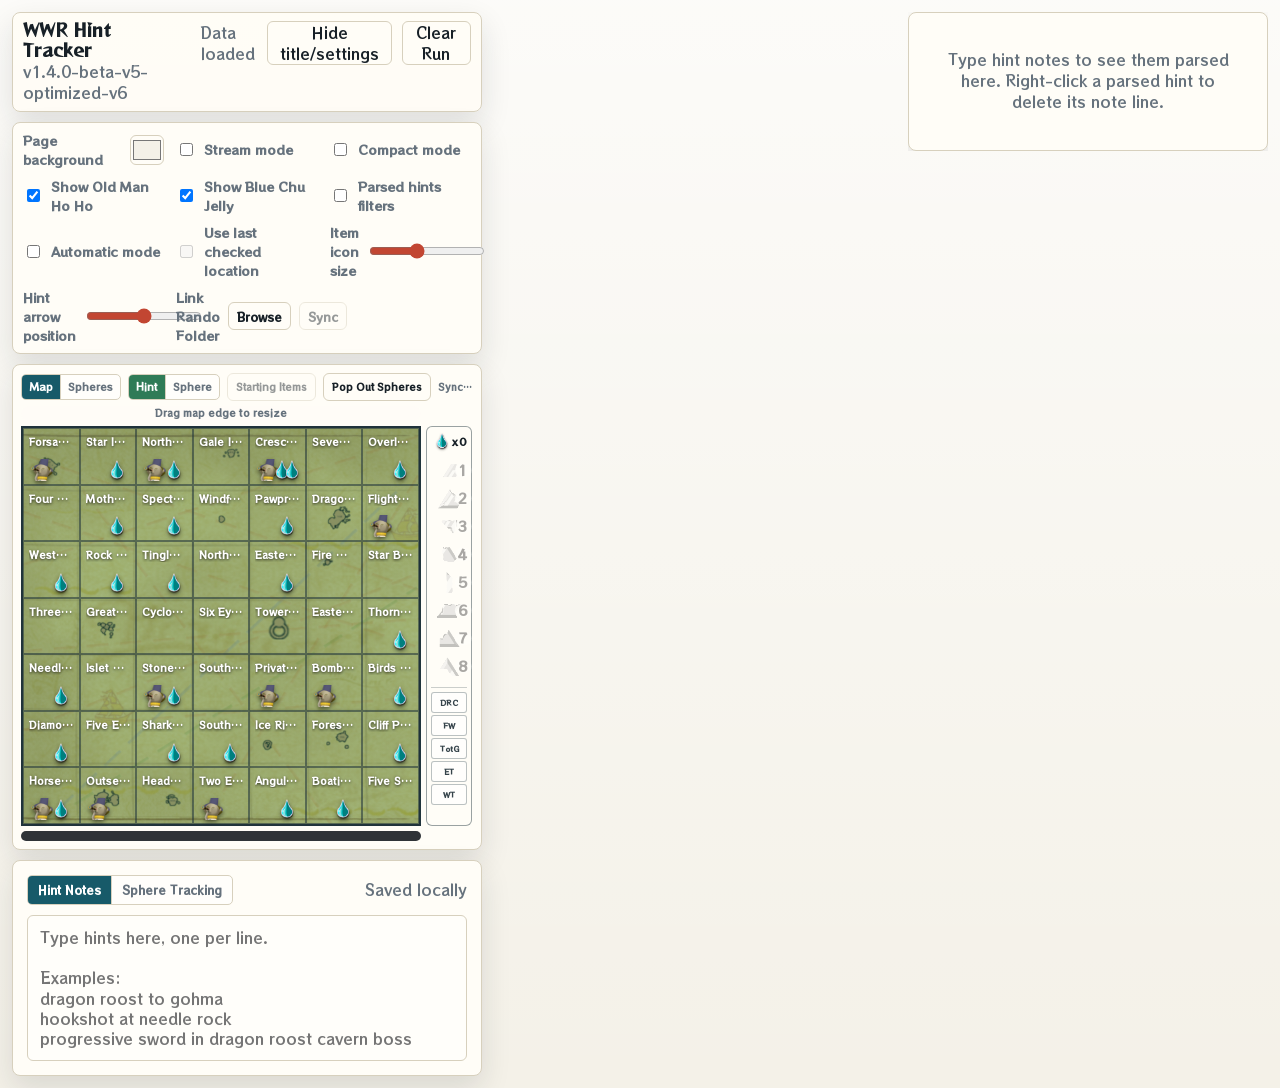
==== commit ace93d1f: "1.4.0 Sphere Tracker Added sphere tracker" ====
--- a/index.html
+++ b/index.html
@@ -42,6 +42,14 @@
             <input id="parsedHintsFiltersInput" type="checkbox" checked>
             <span>Parsed hints filters</span>
           </label>
+          <label class="setting-toggle automatic-mode-setting" title="Pair newly acquired tracker items with the next checked location">
+            <input id="automaticModeInput" type="checkbox">
+            <span>Automatic mode</span>
+          </label>
+          <label class="setting-toggle automatic-location-setting" title="Place newly acquired items at the most recently checked location">
+            <input id="automaticLastLocationInput" type="checkbox">
+            <span>Use last checked location</span>
+          </label>
           <label class="setting-control map-icon-size-setting">
             <span>Item icon size</span>
             <input id="mapIconSizeInput" type="range" min="70" max="145" value="100">
@@ -70,7 +78,29 @@
         <button id="showChromeButton" class="tool-button show-chrome-button" type="button">Show title/settings</button>
 
         <div class="map-wrap">
-          <div class="map-resize-help">Drag map edge to resize</div>
+          <div id="automaticModePrompt" class="automatic-mode-prompt" role="status" aria-live="polite" hidden>
+            <img id="automaticModeItemImage" alt="">
+            <div class="automatic-mode-prompt-copy">
+              <strong id="automaticModeItemName"></strong>
+              <span id="automaticModeMessage">Click its location in the main tracker.</span>
+              <div id="automaticModeLocationChoices" class="automatic-mode-location-choices" hidden></div>
+            </div>
+            <button id="automaticModeSkipButton" class="tool-button mini-button" type="button">Skip</button>
+          </div>
+          <div class="map-toolbar">
+            <div class="segmented-control" aria-label="Main tracker view">
+              <button id="mapViewButton" class="active" type="button">Map</button>
+              <button id="sphereViewButton" type="button">Spheres</button>
+            </div>
+            <div class="segmented-control assignment-mode" aria-label="Item assignment type">
+              <button id="hintAssignmentButton" class="active" type="button">Hint</button>
+              <button id="sphereAssignmentButton" type="button">Sphere</button>
+            </div>
+            <button id="startingItemsButton" class="tool-button map-toolbar-button" type="button" disabled>Starting Items</button>
+            <button id="spherePopoutButton" class="tool-button map-toolbar-button" type="button">Pop Out Spheres</button>
+            <span id="sphereLogicStatus" class="sphere-logic-status">Sync for sphere logic</span>
+          </div>
+          <div id="mapResizeHelp" class="map-resize-help">Drag map edge to resize</div>
           <div class="map-main-row">
             <div id="shardPreview" class="shard-preview" hidden>
               <img id="shardPreviewImage" alt="">
@@ -78,6 +108,13 @@
             <div id="itemPalette" class="item-palette" aria-label="Item hint palette" hidden></div>
             <div id="mapResizeFrame" class="map-resize-frame">
               <div id="seaGrid" class="sea-grid" aria-label="7 by 7 sea chart"></div>
+              <section id="sphereBoard" class="sphere-board" aria-label="Sphere progression graph" hidden>
+                <div id="sphereBoardEmpty" class="sphere-board-empty">Sync the randomizer folder, then assign an item to an exact location in Sphere mode.</div>
+                <div id="sphereCanvas" class="sphere-canvas">
+                  <svg id="sphereEdges" class="sphere-edges" aria-hidden="true"></svg>
+                  <div id="sphereColumns" class="sphere-columns"></div>
+                </div>
+              </section>
               <div class="map-resize-handle top" data-resize-edge="top"></div>
               <div class="map-resize-handle right" data-resize-edge="right"></div>
               <div class="map-resize-handle bottom" data-resize-edge="bottom"></div>
@@ -94,6 +131,7 @@
                 <strong id="blueChuCount">0</strong>
               </div>
               <div id="shardStatusList" class="shard-status-list"></div>
+              <div id="dungeonEntranceList" class="dungeon-entrance-list" aria-label="Dungeon entrance mappings"></div>
             </aside>
           </div>
           <div id="areaStrip" class="area-strip" aria-label="Off-map and dungeon areas"></div>
@@ -101,14 +139,26 @@
 
         <section class="notes-section">
           <div class="section-heading">
-            <h2>Hint Notes</h2>
+            <div class="segmented-control notes-tabs" role="tablist" aria-label="Notes type">
+              <button id="hintNotesTab" class="active" type="button" role="tab" aria-selected="true" aria-controls="hintInput">Hint Notes</button>
+              <button id="sphereNotesTab" type="button" role="tab" aria-selected="false" aria-controls="sphereInput">Sphere Tracking</button>
+            </div>
             <span id="saveStatus">Saved locally</span>
           </div>
           <textarea
             id="hintInput"
+            class="notes-input"
             spellcheck="false"
             aria-label="Hint notes"
             placeholder="Type hints here, one per line.&#10;&#10;Examples:&#10;dragon roost to gohma&#10;hookshot at needle rock&#10;progressive sword in dragon roost cavern boss"
+          ></textarea>
+          <textarea
+            id="sphereInput"
+            class="notes-input"
+            spellcheck="false"
+            aria-label="Sphere tracking notes"
+            placeholder="Bottle at Mother &amp; Child Isles - Inside Mother Isle&#10;Deku Leaf at Forbidden Woods - Kalle Demos Heart Container"
+            hidden
           ></textarea>
         </section>
       </section>
@@ -136,6 +186,26 @@
       </aside>
     </main>
 
+    <div id="startingItemsPrompt" class="starting-items-prompt" role="dialog" aria-modal="true" aria-labelledby="startingItemsTitle" hidden>
+      <section class="starting-items-dialog">
+        <div class="starting-items-heading">
+          <div>
+            <h2 id="startingItemsTitle">Random Starting Items</h2>
+            <p id="startingItemsMessage">Select the items this seed gave you.</p>
+          </div>
+          <strong id="startingItemsSelectionCount">0 / 0 selected</strong>
+        </div>
+        <div id="startingItemsPalette" class="item-palette starting-items-palette" aria-label="Select random starting items"></div>
+        <div class="starting-items-actions">
+          <span>Click an item to select or deselect.</span>
+          <button id="startingItemsClearButton" class="tool-button" type="button">Clear</button>
+          <button id="startingItemsCancelButton" class="tool-button" type="button">Cancel</button>
+          <button id="startingItemsApplyButton" class="tool-button primary" type="button">Apply</button>
+        </div>
+      </section>
+    </div>
+
+    <script src="sphere-engine.js"></script>
     <script src="app.js"></script>
   </body>
 </html>
--- a/styles.css
+++ b/styles.css
@@ -321,6 +321,73 @@
   white-space: nowrap;
 }
 
+.automatic-mode-prompt {
+  display: flex;
+  align-items: center;
+  gap: 8px;
+  box-sizing: border-box;
+  width: min(100%, calc(var(--map-size) + var(--map-side-tab-width) + 5px));
+  min-height: 42px;
+  padding: 5px 7px;
+  border: 1px solid #5d8596;
+  border-radius: 6px;
+  background: #e9f4f7;
+  color: #203943;
+}
+
+.automatic-mode-prompt[hidden] {
+  display: none;
+}
+
+.automatic-mode-prompt > img {
+  flex: 0 0 34px;
+  width: 34px;
+  height: 34px;
+  object-fit: contain;
+  filter: drop-shadow(0 2px 2px rgba(0, 0, 0, 0.42));
+}
+
+.automatic-mode-prompt-copy {
+  display: flex;
+  flex: 1 1 auto;
+  flex-wrap: wrap;
+  align-items: baseline;
+  gap: 2px 6px;
+  min-width: 0;
+  font-size: 0.78rem;
+}
+
+.automatic-mode-prompt-copy strong {
+  color: #14262d;
+}
+
+.automatic-mode-location-choices {
+  display: flex;
+  flex: 1 0 100%;
+  flex-wrap: wrap;
+  gap: 3px;
+  margin-top: 2px;
+}
+
+.automatic-mode-location-choices[hidden] {
+  display: none;
+}
+
+.automatic-mode-location-choices button {
+  max-width: 100%;
+  min-height: 24px;
+  padding: 2px 6px;
+  overflow: hidden;
+  border: 1px solid #8ba9b4;
+  border-radius: 4px;
+  background: #fff;
+  color: #203943;
+  font: inherit;
+  text-overflow: ellipsis;
+  white-space: nowrap;
+  cursor: pointer;
+}
+
 .map-wrap {
   display: grid;
   align-items: center;
@@ -455,6 +522,103 @@
 }
 
 
+
+.location-drop-list {
+  position: fixed;
+  z-index: 55;
+  display: grid;
+  gap: 2px;
+  width: min(var(--location-list-width), calc(var(--map-size) - 20px));
+  max-height: min(420px, calc(var(--map-size) - 20px));
+  overflow-y: auto;
+  padding: 6px;
+  border: 1px solid rgba(255, 255, 255, 0.22);
+  border-radius: 5px;
+  background: rgba(16, 24, 30, 0.88);
+  box-shadow: 0 12px 28px rgba(0, 0, 0, 0.35);
+}
+
+.location-drop-title {
+  position: relative;
+  display: grid;
+  place-items: center;
+  min-height: 24px;
+  padding: 3px 28px 5px;
+  color: rgba(255, 255, 255, 0.82);
+  font-size: 0.72rem;
+  font-weight: 900;
+  text-align: center;
+}
+
+.location-drop-close {
+  position: absolute;
+  top: 0;
+  right: 0;
+  display: grid;
+  place-items: center;
+  width: 24px;
+  height: 24px;
+  padding: 0;
+  border: 0;
+  border-radius: 3px;
+  background: transparent;
+  color: rgba(255, 255, 255, 0.82);
+  cursor: pointer;
+  font: inherit;
+  font-size: 1rem;
+  line-height: 1;
+}
+
+.location-drop-close:hover,
+.location-drop-close:focus-visible {
+  background: rgba(255, 255, 255, 0.14);
+  color: #ffffff;
+  outline: 1px solid rgba(255, 255, 255, 0.45);
+}
+
+.location-drop-columns {
+  display: grid;
+  grid-template-columns: repeat(var(--location-column-count), minmax(0, 1fr));
+  gap: 4px;
+  align-items: start;
+}
+
+.location-drop-column {
+  display: grid;
+  gap: 2px;
+  align-content: start;
+}
+
+.location-drop-option {
+  min-height: 27px;
+  padding: 4px 7px;
+  border: 0;
+  border-radius: 4px;
+  background: rgba(255, 255, 255, 0.88);
+  color: #172027;
+  cursor: pointer;
+  font-size: 0.72rem;
+  font-weight: 800;
+  line-height: 1.15;
+  text-align: left;
+}
+
+.location-drop-option.drag-target,
+.location-drop-option:hover {
+  background: #d9f0e2;
+  outline: 2px solid rgba(47, 123, 87, 0.9);
+}
+
+.location-drop-option.rando-marked {
+  background: rgba(190, 96, 116, 0.92);
+  color: rgba(255, 255, 255, 0.94);
+}
+
+.location-drop-option.rando-marked.drag-target,
+.location-drop-option.rando-marked:hover {
+  background: rgba(207, 111, 130, 0.96);
+  outline: 2px solid rgba(111, 205, 150, 0.92);
+}
 .manual-drag-ghost {
   position: fixed;
   z-index: 60;
@@ -556,6 +720,14 @@
   background: rgba(55, 190, 95, 0.55);
   mix-blend-mode: color;
   pointer-events: none;
+}
+
+.shard-status-list.automatic-shard-choice .shard-status {
+  border-radius: 3px;
+  outline: 2px solid rgba(139, 82, 190, 0.82);
+  outline-offset: 1px;
+  background: rgba(218, 195, 239, 0.7);
+  opacity: 1;
 }
 
 .shard-status .item-number {
@@ -718,6 +890,17 @@
     var(--sea);
 }
 
+body.sphere-assignment-mode .sea-grid {
+  background:
+    linear-gradient(rgba(55, 32, 205, 0.52), rgba(55, 32, 205, 0.52)),
+    url("assets/images/Great_Sea_Chart.jpg") center / cover,
+    #3720cd;
+}
+
+body.sphere-assignment-mode .sector {
+  background: rgba(55, 32, 205, 0.05);
+}
+
 .sector {
   position: relative;
   min-width: 0;
@@ -981,6 +1164,16 @@
   grid-template-rows: auto auto;
 }
 
+.segmented-control.notes-tabs button {
+  min-height: 28px;
+  padding-inline: 10px;
+  font-size: 0.76rem;
+}
+
+.notes-input[hidden] {
+  display: none;
+}
+
 .parsed-section {
   grid-template-rows: auto auto auto;
 }
@@ -1452,3 +1645,857 @@
     grid-template-columns: repeat(2, minmax(0, 1fr));
   }
 }
+
+/* Sphere tracking and randomized dungeon entrance controls */
+.map-toolbar {
+  display: flex;
+  align-items: center;
+  gap: 7px;
+  width: min(100%, calc(var(--map-size) + var(--map-side-tab-width) + 5px));
+  min-width: 0;
+}
+
+.segmented-control {
+  display: inline-grid;
+  grid-auto-flow: column;
+  flex: 0 0 auto;
+  overflow: hidden;
+  border: 1px solid var(--line);
+  border-radius: 5px;
+  background: rgba(255, 255, 255, 0.58);
+}
+
+.segmented-control button {
+  min-height: 24px;
+  padding: 2px 7px;
+  border: 0;
+  border-right: 1px solid var(--line);
+  background: transparent;
+  color: var(--muted);
+  cursor: pointer;
+  font-size: 0.69rem;
+  font-weight: 800;
+}
+
+.segmented-control button:last-child {
+  border-right: 0;
+}
+
+.segmented-control button.active {
+  background: var(--sea-dark);
+  color: #fff;
+}
+
+.assignment-mode button.active {
+  background: var(--ok);
+}
+
+.map-toolbar-button {
+  flex: 0 0 auto;
+  min-height: 28px;
+  padding: 0 8px;
+  font-size: 0.65rem;
+  font-weight: 800;
+}
+
+
+.sphere-logic-status {
+  min-width: 0;
+  margin-left: auto;
+  overflow: hidden;
+  color: var(--muted);
+  font-size: 0.64rem;
+  font-weight: 800;
+  text-overflow: ellipsis;
+  white-space: nowrap;
+}
+
+.map-side-tab {
+  grid-template-rows: auto auto auto;
+  align-content: start;
+  height: auto;
+  min-height: var(--map-size);
+  overflow: visible;
+}
+
+.shard-status-list {
+  align-self: start;
+  grid-template-rows: none;
+  min-height: initial;
+  gap: 3px;
+}
+
+.shard-status {
+  width: 25px;
+  height: 25px;
+  font-size: 25px;
+}
+
+.dungeon-entrance-list {
+  display: grid;
+  grid-template-columns: minmax(0, 1fr);
+  gap: 2px;
+  width: 100%;
+  padding-top: 4px;
+  border-top: 1px solid rgba(32, 51, 59, 0.23);
+}
+
+.dungeon-entrance {
+  display: grid;
+  place-items: center;
+  min-width: 0;
+  min-height: 21px;
+  padding: 0 1px;
+  border: 1px solid rgba(32, 51, 59, 0.3);
+  border-radius: 3px;
+  background: rgba(255, 255, 255, 0.66);
+  color: #36444b;
+  cursor: grab;
+  font-size: 0.51rem;
+  font-weight: 900;
+  line-height: 1;
+}
+
+.dungeon-entrance:active {
+  cursor: grabbing;
+}
+
+.dungeon-entrance.mapped {
+  border-color: var(--ok);
+  background: #d9f0e2;
+  color: #216841;
+}
+
+.sector-entrance-icons {
+  position: absolute;
+  z-index: 3;
+  top: 21%;
+  right: 3%;
+  display: flex;
+  flex-direction: column;
+  align-items: flex-end;
+  gap: 1px;
+  max-width: 46%;
+}
+
+.sector-entrance-badge {
+  max-width: 100%;
+  overflow: hidden;
+  padding: 1px 3px;
+  border: 1px solid rgba(255, 255, 255, 0.52);
+  border-radius: 3px;
+  background: rgba(22, 41, 49, 0.84);
+  color: #fff;
+  cursor: pointer;
+  font-size: 0.48rem;
+  font-weight: 900;
+  line-height: 1.1;
+  text-overflow: ellipsis;
+  text-shadow: 0 1px 1px rgba(0, 0, 0, 0.5);
+  white-space: nowrap;
+}
+
+.sphere-board {
+  position: relative;
+  width: min(100%, var(--map-size));
+  max-width: var(--map-size);
+  aspect-ratio: 1;
+  overflow: auto;
+  border: 2px solid #20333b;
+  background:
+    linear-gradient(rgba(28, 48, 57, 0.91), rgba(28, 48, 57, 0.91)),
+    url("assets/images/Great_Sea_Chart.jpg") center / cover;
+  color: #fff;
+  scrollbar-color: #70818a #24343c;
+  scrollbar-width: thin;
+  cursor: grab;
+  user-select: none;
+}
+
+.sphere-board.sphere-panning,
+.sphere-board.sphere-panning * {
+  cursor: grabbing !important;
+}
+
+.sphere-board[hidden],
+.sphere-canvas[hidden],
+.sea-grid[hidden] {
+  display: none;
+}
+
+.sphere-board-empty {
+  position: absolute;
+  inset: 0;
+  display: grid;
+  place-items: center;
+  padding: 24px;
+  color: rgba(255, 255, 255, 0.78);
+  font-size: 0.76rem;
+  line-height: 1.45;
+  text-align: center;
+}
+
+.sphere-board-empty[hidden] {
+  display: none;
+}
+
+.sphere-canvas {
+  position: relative;
+  min-width: 100%;
+  min-height: 100%;
+  width: max-content;
+  padding: 10px;
+}
+
+.sphere-columns {
+  position: relative;
+  z-index: 2;
+  display: flex;
+  align-items: stretch;
+  gap: 34px;
+  width: max-content;
+  min-width: 100%;
+  min-height: calc(var(--map-size) - 24px);
+}
+
+.sphere-column {
+  display: flex;
+  flex: 0 0 150px;
+  flex-direction: column;
+  gap: 7px;
+  min-width: 0;
+  padding: 7px;
+  border: 1px solid rgba(255, 255, 255, 0.16);
+  border-radius: 5px;
+  background: rgba(8, 17, 22, 0.42);
+}
+
+.sphere-column.start-column {
+  flex-basis: 92px;
+}
+
+.sphere-column h3 {
+  margin: 0;
+  padding-bottom: 5px;
+  border-bottom: 1px solid rgba(255, 255, 255, 0.19);
+  color: #fff;
+  font-size: 0.72rem;
+  text-align: center;
+}
+
+.sphere-start-node {
+  padding: 6px;
+  border: 1px solid rgba(255, 255, 255, 0.3);
+  border-radius: 4px;
+  background: rgba(255, 255, 255, 0.12);
+  font-size: 0.62rem;
+  line-height: 1.25;
+  text-align: center;
+}
+
+.sphere-groups-toggle {
+  width: 100%;
+  min-height: 25px;
+  padding: 4px 5px;
+  border: 1px solid rgba(255, 255, 255, 0.3);
+  border-radius: 4px;
+  background: rgba(255, 255, 255, 0.1);
+  color: #fff;
+  font: inherit;
+  font-size: 0.58rem;
+  font-weight: 800;
+  cursor: pointer;
+}
+
+.sphere-groups-toggle:hover,
+.sphere-groups-toggle:focus-visible {
+  background: rgba(255, 255, 255, 0.2);
+}
+
+.sphere-placement-list,
+.sphere-area-groups {
+  display: grid;
+  gap: 5px;
+}
+
+.sphere-placement {
+  position: relative;
+  display: grid;
+  grid-template-columns: 34px minmax(0, 1fr);
+  align-items: center;
+  gap: 5px;
+  width: 100%;
+  min-height: 42px;
+  padding: 3px 5px 3px 3px;
+  border: 1px solid rgba(115, 203, 153, 0.72);
+  border-radius: 4px;
+  background: rgba(231, 246, 237, 0.94);
+  color: #172027;
+  cursor: pointer;
+  text-align: left;
+}
+
+.sphere-placement:hover {
+  outline: 2px solid rgba(255, 222, 104, 0.82);
+}
+
+.sphere-item-icon {
+  position: relative;
+  display: grid;
+  place-items: center;
+  width: 34px;
+  height: 34px;
+  font-size: 34px;
+  filter: drop-shadow(0 2px 2px rgba(0, 0, 0, 0.42));
+}
+
+.sphere-item-icon img {
+  grid-area: 1 / 1;
+  max-width: 100%;
+  max-height: 100%;
+  object-fit: contain;
+}
+
+.sphere-item-icon .item-number {
+  grid-area: 1 / 1;
+  align-self: start;
+  justify-self: start;
+  min-width: 1.25em;
+  height: 1em;
+  margin: -0.12em 0 0 -0.12em;
+  padding: 0 2px;
+  border-radius: 999px;
+  background: rgba(255, 255, 255, 0.82);
+  color: #101418;
+  font-size: 54%;
+  font-weight: 900;
+  line-height: 1;
+  text-align: center;
+}
+
+.sphere-item-icon .shard-number {
+  align-self: center;
+  justify-self: end;
+  margin: 0;
+  transform: translateX(55%);
+}
+
+.sphere-placement-label {
+  align-self: center;
+  display: flex;
+  flex-direction: column;
+  justify-content: space-between;
+  gap: 1px;
+  min-width: 0;
+  min-height: 34px;
+  padding: 1px 0;
+  overflow: hidden;
+  line-height: 1;
+  overflow-wrap: anywhere;
+}
+
+.sphere-placement-area {
+  overflow: hidden;
+  color: currentColor;
+  font-size: 0.53rem;
+  font-weight: 800;
+  line-height: 1.05;
+  opacity: 0.86;
+  text-overflow: ellipsis;
+  white-space: nowrap;
+}
+
+.sphere-placement-location {
+  margin-top: auto;
+  font-size: 0.6rem;
+  font-weight: 800;
+  line-height: 1.05;
+  overflow-wrap: anywhere;
+}
+.sphere-placement.unknown-sphere-placement {
+  border-style: dashed;
+  background: rgba(240, 243, 244, 0.92);
+}
+
+.sphere-placement.out-of-logic-placement {
+  border-color: rgba(196, 68, 61, 0.92);
+  background: rgba(246, 205, 201, 0.96);
+  color: #421815;
+}
+
+.sphere-placement.optional-placement {
+  border-color: rgba(131, 139, 143, 0.78);
+  background: rgba(225, 228, 229, 0.9);
+  color: #3d464b;
+  box-shadow: inset 3px 0 0 rgba(112, 120, 124, 0.68);
+}
+
+.sphere-placement.optional-placement .sphere-item-icon {
+  filter: grayscale(0.72) opacity(0.72) drop-shadow(0 2px 2px rgba(0, 0, 0, 0.32));
+}
+
+.sphere-optional-label {
+  grid-column: 2;
+  margin-top: -3px;
+  color: #687277;
+  font-size: 0.49rem;
+  font-weight: 800;
+  line-height: 1;
+}
+
+.sphere-placement.path-chain-location:not(.suppress-path-tint),
+.sphere-hint-prediction.path-chain-location:not(.suppress-path-tint) {
+  border-color: rgba(143, 82, 199, 0.92);
+  background: rgba(226, 207, 244, 0.96);
+  color: #34203f;
+  box-shadow: inset 3px 0 0 rgba(117, 61, 169, 0.86);
+}
+
+.sphere-placement.hint-derived,
+.sphere-hint-prediction.hint-derived {
+  border-color: rgba(52, 163, 91, 0.9);
+  background: rgba(202, 241, 215, 0.96);
+  color: #173d25;
+  box-shadow: inset 3px 0 0 rgba(43, 139, 76, 0.78);
+}
+
+.sphere-column.sphere-prediction-column {
+  flex-basis: 165px;
+  border-style: dashed;
+  border-color: rgba(105, 190, 209, 0.55);
+  background: rgba(13, 32, 39, 0.62);
+}
+
+.sphere-column.sphere-path-column {
+  flex-basis: 185px;
+  border-color: rgba(178, 128, 224, 0.68);
+  background: rgba(38, 20, 50, 0.58);
+}
+
+.sphere-prediction-list {
+  display: grid;
+  gap: 6px;
+  align-content: start;
+}
+
+.sphere-hint-prediction,
+.sphere-path-prediction {
+  width: 100%;
+  border-radius: 4px;
+  cursor: pointer;
+  text-align: left;
+}
+
+.sphere-hint-prediction {
+  display: grid;
+  grid-template-columns: 34px minmax(0, 1fr);
+  align-items: center;
+  gap: 5px;
+  min-height: 42px;
+  padding: 3px 5px 3px 3px;
+  border: 1px dashed rgba(105, 190, 209, 0.8);
+  background: rgba(229, 246, 250, 0.94);
+  color: #172027;
+}
+
+.sphere-prediction-body {
+  display: grid;
+  gap: 2px;
+  min-width: 0;
+}
+
+.sphere-prediction-body strong {
+  font-size: 0.61rem;
+  line-height: 1.18;
+  overflow-wrap: anywhere;
+}
+
+.sphere-prediction-body small,
+.sphere-path-candidates small {
+  color: #596970;
+  font-size: 0.53rem;
+  font-weight: 800;
+  line-height: 1.15;
+}
+
+.sphere-path-prediction {
+  display: grid;
+  gap: 5px;
+  padding: 5px;
+  border: 1px solid rgba(188, 139, 232, 0.82);
+  background: rgba(246, 237, 252, 0.96);
+  color: #25192c;
+}
+
+.sphere-hint-prediction:hover,
+.sphere-path-prediction:hover {
+  outline: 2px solid rgba(255, 222, 104, 0.82);
+}
+
+.sphere-path-header {
+  display: grid;
+  grid-template-columns: 48px minmax(0, 1fr);
+  align-items: center;
+  gap: 6px;
+}
+
+.sphere-boss-icon {
+  width: 48px;
+  height: 48px;
+  object-fit: contain;
+  filter: drop-shadow(0 2px 2px rgba(0, 0, 0, 0.38));
+}
+
+.sphere-path-text {
+  display: grid;
+  gap: 3px;
+  min-width: 0;
+}
+
+.sphere-path-text strong {
+  font-size: 0.62rem;
+  line-height: 1.18;
+  overflow-wrap: anywhere;
+}
+
+.sphere-path-text small {
+  width: max-content;
+  padding: 2px 4px;
+  border: 1px solid rgba(106, 67, 139, 0.42);
+  border-radius: 3px;
+  background: rgba(106, 67, 139, 0.1);
+  color: #5b386f;
+  font-size: 0.53rem;
+  font-weight: 900;
+}
+
+.sphere-path-candidates {
+  display: flex;
+  align-items: center;
+  flex-wrap: wrap;
+  gap: 3px;
+  min-height: 28px;
+  padding-top: 4px;
+  border-top: 1px solid rgba(91, 56, 111, 0.18);
+}
+
+.sphere-path-candidate {
+  position: relative;
+  display: grid;
+  place-items: center;
+  width: 28px;
+  height: 28px;
+  font-size: 28px;
+  filter: drop-shadow(0 1px 1px rgba(0, 0, 0, 0.38));
+}
+
+.sphere-path-candidate img {
+  grid-area: 1 / 1;
+  max-width: 100%;
+  max-height: 100%;
+  object-fit: contain;
+}
+
+.sphere-path-candidate .item-number {
+  grid-area: 1 / 1;
+  align-self: start;
+  justify-self: start;
+  min-width: 1.2em;
+  height: 1em;
+  padding: 0 2px;
+  border-radius: 999px;
+  background: rgba(255, 255, 255, 0.86);
+  color: #101418;
+  font-size: 52%;
+  font-weight: 900;
+  line-height: 1;
+  text-align: center;
+}
+
+.sphere-candidate-sphere {
+  position: absolute;
+  right: -2px;
+  bottom: -2px;
+  min-width: 18px;
+  padding: 1px 3px;
+  border: 1px solid rgba(255, 255, 255, 0.82);
+  border-radius: 3px;
+  background: #50326b;
+  color: #fff;
+  font-size: 0.48rem;
+  font-weight: 900;
+  line-height: 1.1;
+  text-align: center;
+  filter: none;
+}
+
+.sphere-available-heading {
+  color: rgba(255, 255, 255, 0.72);
+  font-size: 0.58rem;
+  font-weight: 900;
+  text-align: center;
+  text-transform: uppercase;
+}
+
+.sphere-area-group {
+  min-width: 0;
+  border: 1px solid rgba(255, 255, 255, 0.2);
+  border-radius: 4px;
+  background: rgba(255, 255, 255, 0.1);
+}
+
+.sphere-area-group[open] {
+  background: rgba(255, 255, 255, 0.16);
+}
+
+.sphere-area-group summary {
+  display: grid;
+  grid-template-columns: minmax(0, 1fr) auto auto;
+  align-items: center;
+  gap: 5px;
+  padding: 5px;
+  cursor: pointer;
+  font-size: 0.6rem;
+  font-weight: 800;
+  line-height: 1.2;
+  list-style-position: inside;
+}
+
+.sphere-area-group summary span {
+  overflow: hidden;
+  text-overflow: ellipsis;
+  white-space: nowrap;
+}
+
+.sphere-area-group summary strong {
+  display: grid;
+  place-items: center;
+  min-width: 18px;
+  height: 18px;
+  border-radius: 50%;
+  background: rgba(255, 255, 255, 0.18);
+}
+
+.sphere-location-list {
+  display: grid;
+  gap: 1px;
+  max-height: 150px;
+  overflow-y: auto;
+  padding: 0 4px 4px;
+}
+
+.sphere-location-list div {
+  display: flex;
+  align-items: center;
+  gap: 3px;
+  padding: 3px 4px;
+  border-top: 1px solid rgba(255, 255, 255, 0.1);
+  color: rgba(255, 255, 255, 0.82);
+  font-size: 0.55rem;
+  line-height: 1.25;
+}
+
+.sphere-location-list div > span:first-child {
+  min-width: 0;
+  overflow-wrap: anywhere;
+}
+
+.sphere-area-group summary .sphere-location-path-bosses {
+  overflow: visible;
+}
+
+.sphere-location-path-bosses {
+  display: flex;
+  align-items: center;
+  gap: 1px;
+  margin-left: auto;
+  flex: 0 0 auto;
+}
+
+.sphere-location-path-boss {
+  width: 17px;
+  height: 17px;
+  object-fit: contain;
+  filter: drop-shadow(0 1px 1px rgba(0, 0, 0, 0.52));
+}
+
+.sphere-location-list div.rando-marked {
+  border-color: rgba(255, 190, 204, 0.2);
+  background: rgba(190, 96, 116, 0.46);
+  color: rgba(255, 240, 244, 0.86);
+}
+
+.sphere-edges {
+  position: absolute;
+  z-index: 1;
+  inset: 0;
+  overflow: visible;
+  pointer-events: none;
+}
+
+.sphere-edges path {
+  fill: none;
+  stroke: rgba(255, 255, 255, 0.28);
+  stroke-width: 2;
+  opacity: 0;
+  transition: opacity 120ms ease, stroke 120ms ease, stroke-width 120ms ease;
+}
+
+.sphere-edges path.highlighted {
+  stroke: #ffda54;
+  stroke-width: 3;
+  opacity: 1;
+}
+
+.sphere-edges path.path-hint-edge {
+  stroke: #ad72ee;
+  stroke-width: 2.5;
+  opacity: 0.95;
+}
+
+.sphere-edges path.path-hint-edge.highlighted {
+  stroke: #d4adff;
+  stroke-width: 3.25;
+}
+
+.sphere-canvas [data-node-id] {
+  transition: opacity 120ms ease, filter 120ms ease;
+}
+
+.sphere-canvas.sphere-chain-focus [data-node-id].sphere-chain-dimmed {
+  opacity: 0.22 !important;
+  filter: brightness(0.32) saturate(0.28) !important;
+}
+
+.sphere-canvas.sphere-chain-focus .sphere-edges path.sphere-chain-dimmed {
+  opacity: 0;
+}
+
+.sphere-canvas.sphere-chain-focus .sphere-edges path.path-hint-edge.sphere-chain-dimmed {
+  opacity: 0.95;
+}
+
+body.stream-mode .map-toolbar {
+  background: var(--stream-key);
+}
+
+body.compact-mode .map-toolbar {
+  display: none;
+}
+
+.starting-items-prompt {
+  position: fixed;
+  z-index: 80;
+  inset: 0;
+  display: grid;
+  place-items: center;
+  padding: 16px;
+  background: rgba(8, 14, 18, 0.72);
+}
+
+.starting-items-prompt[hidden] {
+  display: none;
+}
+
+.starting-items-dialog {
+  width: 400px;
+  max-width: calc(100vw - 24px);
+  padding: 10px;
+  border: 1px solid var(--line);
+  border-radius: 7px;
+  background: var(--panel);
+  box-shadow: 0 18px 48px rgba(0, 0, 0, 0.38);
+}
+
+.starting-items-heading {
+  display: flex;
+  align-items: center;
+  justify-content: space-between;
+  gap: 12px;
+  padding: 2px 2px 9px;
+}
+
+.starting-items-heading p {
+  margin-top: 2px;
+  color: var(--muted);
+  font-size: 0.7rem;
+}
+
+.starting-items-heading strong {
+  flex: 0 0 auto;
+  color: var(--muted);
+  font-size: 0.68rem;
+}
+
+.starting-items-palette.item-palette {
+  position: relative;
+  z-index: auto;
+  grid-template-rows: repeat(7, 44px);
+  margin: 0 auto;
+  border-color: rgba(255, 255, 255, 0.16);
+  background: rgba(16, 24, 30, 0.9);
+  box-shadow: none;
+}
+
+.starting-items-palette .item-palette-slot {
+  cursor: pointer;
+  isolation: isolate;
+}
+
+.starting-items-palette .item-palette-slot.blank,
+.starting-items-palette .item-palette-slot.missing {
+  cursor: default;
+}
+
+.starting-items-palette .item-palette-slot.selected {
+  background: rgba(71, 175, 112, 0.38);
+  box-shadow: inset 0 0 0 2px rgba(145, 235, 180, 0.92);
+}
+
+.starting-item-count {
+  position: absolute;
+  z-index: 3;
+  top: 1px;
+  right: 1px;
+  display: grid;
+  place-items: center;
+  min-width: 17px;
+  height: 17px;
+  padding: 0 4px;
+  border: 1px solid rgba(255, 255, 255, 0.82);
+  border-radius: 9px;
+  background: #2f7b57;
+  color: #fff;
+  font-size: 0.58rem;
+  font-weight: 900;
+  line-height: 1;
+  filter: none;
+}
+
+.starting-items-actions {
+  display: flex;
+  align-items: center;
+  justify-content: flex-end;
+  flex-wrap: wrap;
+  gap: 6px;
+  padding-top: 9px;
+}
+
+.starting-items-actions > span {
+  margin-right: auto;
+  color: var(--muted);
+  font-size: 0.62rem;
+}
+
+.starting-items-actions .tool-button {
+  min-height: 30px;
+  padding: 0 9px;
+  font-size: 0.7rem;
+}
+
+.starting-items-actions .tool-button.primary {
+  border-color: var(--ok);
+  background: var(--ok);
+  color: #fff;
+}
+
